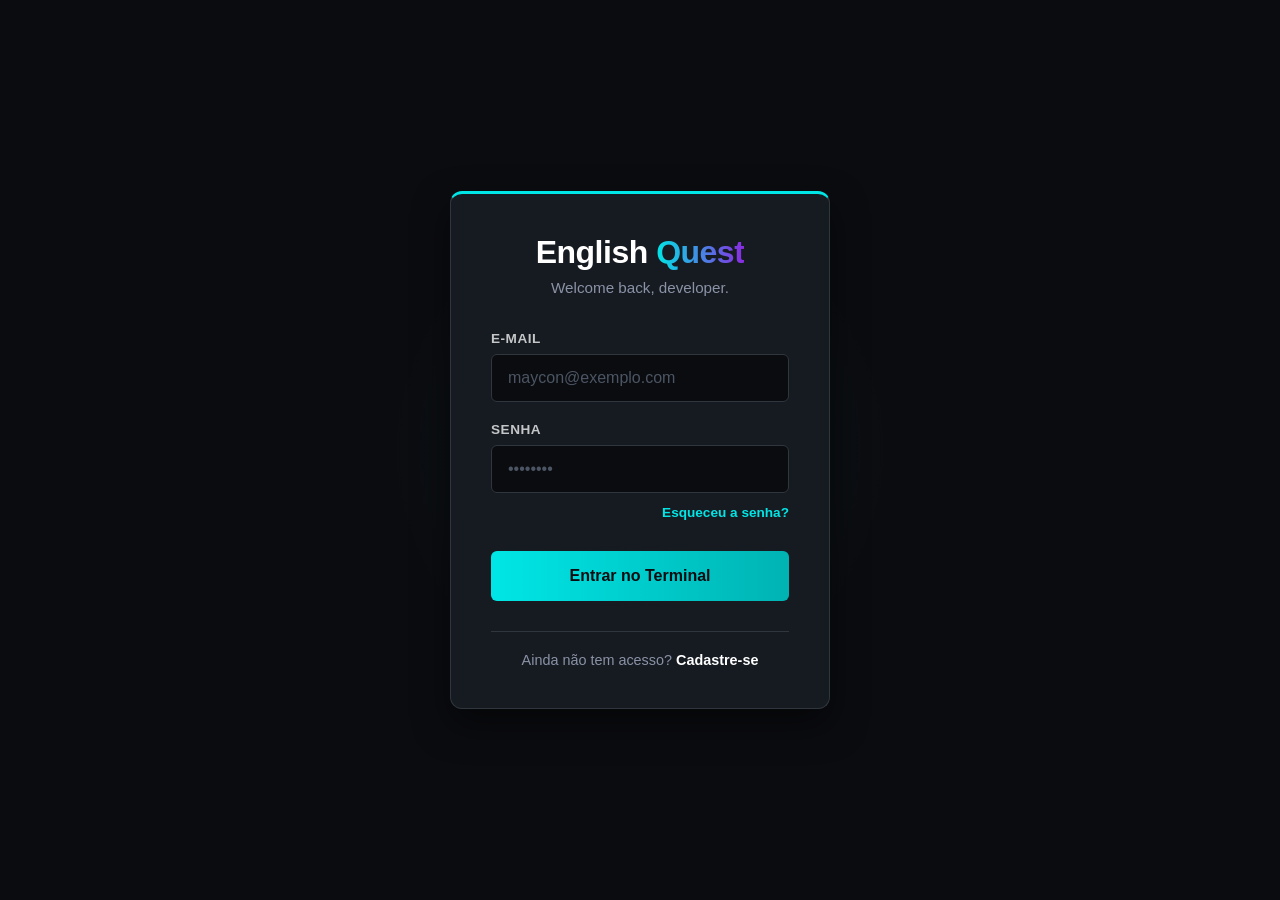
==== index.html @ 17acb70d "Update" ====
<!DOCTYPE html>
<html lang="pt-BR">
<head>
    <meta charset="UTF-8">
    <meta name="viewport" content="width=device-width, initial-scale=1.0">
    <title>English Quest</title>
    <link rel="stylesheet" href="style.css">
</head>
<body>

    <div class="menu-container">
        <button class="hamburger-btn" onclick="toggleMenu()" title="Menu">
            <span class="bar"></span>
            <span class="bar"></span>
            <span class="bar"></span>
        </button>

        <div class="dropdown-menu" id="dropdownMenu">
            <div class="dropdown-header">
                <span class="icon">👤</span> <span id="menu-user-name">Carregando...</span>
            </div>
            <div class="dropdown-divider"></div>
            <a href="#" class="dropdown-item" onclick="abrirModal('modalCriacao')"><span class="icon" style="color:#8a2be2">➕</span> Criar Flashcards</a>
            <a href="#" class="dropdown-item" onclick="mostrarProgresso()"><span class="icon">📊</span> Meu Progresso</a>
            <a href="#" class="dropdown-item" onclick="abrirModal('modalConfig')"><span class="icon">⚙️</span> Configurações</a>
            <div class="dropdown-divider"></div>
            <a href="#" class="dropdown-item logout" onclick="deslogar()"><span class="icon" style="color: #ff5555;">↪️</span> Deslogar</a>
        </div>
    </div>

    <div class="container">
        <header class="dashboard-header">
            <div class="user-info">
                <h1>Bem-vindo(a) de volta, <span class="tech-text" id="header-user-name">Dev!</span></h1>
                <p>Sua jornada para dominar o Inglês está a todo vapor.</p>
            </div>
            
            <div class="xp-wrapper" style="display: flex; gap: 20px; align-items: center;">
                
                <div style="display: flex; flex-direction: column; align-items: center;">
                    <span class="xp-badge" id="xp-display" style="font-size: 1rem; padding: 8px 15px; margin: 0;">0 XP</span>
                    <span style="font-size: 0.65rem; letter-spacing: 1.5px; margin-top: 6px; color: #8b92a5; font-weight: bold; text-transform: uppercase; text-align: center;">Nível</span>
                </div>

                <div style="display: flex; flex-direction: column; align-items: center;">
                    <span class="xp-badge" id="coin-display" style="font-size: 1rem; padding: 8px 15px; margin: 0; border-color: #ffd700; color: #ffd700; background-color: rgba(255, 215, 0, 0.05);">🪙 0</span>
                    <span style="font-size: 0.65rem; letter-spacing: 1.5px; margin-top: 6px; color: #8b92a5; font-weight: bold; text-transform: uppercase; text-align: center;">Coins</span>
                </div>

            </div>
        </header>

        <div class="main-content" id="main-content">
            
            <div class="left-panel">
                <div class="dia-header"><span style="color: var(--alura-green);">[ Módulo 01 ]</span> A Base Sólida<div class="dia-line"></div></div>
                
                <div class="aula-item" id="menu-fase1" onclick="carregarAula('fase1', 'Presente e Afirmações', this)">
                    <span class="icon-status">✓</span>
                    <span class="aula-title">Fase 01: Presente e Afirmações</span>
                    <span class="xp-badge">15xp</span>
                </div>

                <div class="aula-item" id="menu-fase2" onclick="carregarAula('fase2', 'Perguntas (Do / Does)', this)">
                    <span class="icon-status">▶</span>
                    <span class="aula-title">Fase 02: Perguntas (Do / Does)</span>
                    <span class="xp-badge">15xp</span>
                </div>

                <div class="aula-item" id="menu-fase3" onclick="carregarAula('fase3', 'Negações e Recusas', this)">
                    <span class="icon-status">▶</span>
                    <span class="aula-title">Fase 03: Negações e Recusas</span>
                    <span class="xp-badge">15xp</span>
                </div>

                <div class="dia-header"><span style="color: var(--alura-cyan);">[ Módulo 02 ]</span> Tempos e Ações<div class="dia-line"></div></div>

                <div class="aula-item" id="menu-fase4" onclick="carregarAula('fase4', 'Futuro Simples (Will)', this)">
                    <span class="icon-status">▶</span>
                    <span class="aula-title">Fase 04: Futuro Simples (Will)</span>
                    <span class="xp-badge">20xp</span>
                </div>

                <div class="aula-item" id="menu-fase5" onclick="carregarAula('fase5', 'Gerúndio (ING / Endo)', this)">
                    <span class="icon-status">▶</span>
                    <span class="aula-title">Fase 05: Gerúndio (ING / Endo)</span>
                    <span class="xp-badge">20xp</span>
                </div>

                <div class="dia-header"><span style="color: #8a2be2;">[ Módulo 03 ]</span> Imersão Técnica<div class="dia-line" style="background: linear-gradient(90deg, #8a2be2, transparent);"></div></div>

                <div class="aula-item" id="menu-fase6" onclick="carregarAula('fase6', 'Preposições (In, On, At)', this)">
                    <span class="icon-status">▶</span>
                    <span class="aula-title">Fase 06: Preposições (In, On, At)</span>
                    <span class="xp-badge">25xp</span>
                </div>

                <div class="aula-item" id="menu-fase7" onclick="carregarAula('fase7', 'Passado Simples (Did)', this)">
                    <span class="icon-status">▶</span>
                    <span class="aula-title">Fase 07: Passado Simples (Did)</span>
                    <span class="xp-badge">30xp</span>
                </div>

                <div class="dia-header" style="margin-top: 30px;">
                    <span style="color: #ffd700;">[ BÔNUS ]</span> Loja de Conteúdo
                    <div class="dia-line" style="background: linear-gradient(90deg, #ffd700, transparent);"></div>
                </div>

                <div class="aula-item" id="menu-bonus1" onclick="tentarAbrirBonus('bonus1', 50, 'Gírias Tech (Slangs)', this)">
                    <span class="icon-status" id="icon-bonus1">🔒</span>
                    <span class="aula-title">Gírias Tech (Slangs)</span>
                    <span class="xp-badge" id="price-bonus1" style="border-color: #ffd700; color: #ffd700;">🪙 50</span>
                </div>

                <div class="aula-item" id="menu-bonus2" onclick="tentarAbrirBonus('bonus2', 100, 'Inglês para Entrevistas', this)">
                    <span class="icon-status" id="icon-bonus2">🔒</span>
                    <span class="aula-title">Inglês para Entrevistas</span>
                    <span class="xp-badge" id="price-bonus2" style="border-color: #ffd700; color: #ffd700;">🪙 100</span>
                </div>
            </div>

            <div class="right-panel" id="right-panel">
                <div class="flashcard-header">
                    <h3 id="titulo-aula">Estudo Ativo: <span style="color: var(--alura-cyan)">Selecione uma aula</span></h3>
                    <p id="contador-cartas">Carta 0 de 0</p>
                </div>

                <div class="flashcard-container" onclick="virarCarta()">
                    <div class="flashcard-inner" id="meuCard">
                        <div class="flashcard-front">
                            <h2 id="texto-frente">Selecione uma aula acima para começar!</h2>
                            <p class="click-hint" id="dica-frente"></p>
                        </div>
                        <div class="flashcard-back">
                            <h2 style="color: var(--alura-cyan);" id="texto-verso"></h2>
                            <p class="click-hint" id="dica-verso"></p>
                        </div>
                    </div>
                </div>

                <div class="flashcard-actions" id="botoes-jogo">
                    <button class="btn-action btn-wrong" onclick="processarResposta('errei')">Errei (Repetir)</button>
                    <button class="btn-action btn-right" onclick="processarResposta('acertei')">Acertei (+20xp)</button>
                </div>

                <div class="flashcard-actions" id="botao-proxima" style="display: none;">
                    <button class="btn-action" style="width: 100%; background: linear-gradient(90deg, var(--alura-cyan), var(--alura-purple)); color: white; border: none; font-size: 1.1rem;" onclick="irParaProximaAula()">
                        🚀 Finalizar Lição e Resgatar Coins
                    </button>
                </div>
            </div>
        </div> 
    </div>

    <footer class="main-footer"><p>Created By <span class="tech-text">DevMaycon</span></p></footer>

    <div class="modal-overlay" id="modalNivelamento" style="background-color: #0b0c10;">
        <div class="modal-content" style="max-width: 600px; text-align: center;">
            <div class="modal-header" style="justify-content: center;">
                <h2><span class="tech-text">Teste de Nivelamento</span></h2>
            </div>
            <div class="modal-body" id="nivelamento-body">
                <p style="color: #c5c6c7; font-size: 1.1rem; margin-bottom: 20px;">
                    Bem-vindo(a)! Para personalizarmos sua jornada e desbloquearmos as fases corretas, vamos fazer um teste rápido de 3 questões.
                </p>
                <button class="btn-action btn-right" style="width: 100%; padding: 15px;" onclick="iniciarQuizNivelamento()">
                    Iniciar Avaliação
                </button>
            </div>
        </div>
    </div>

    <div class="modal-overlay" id="modalCriacao">
        <div class="modal-content">
            <div class="modal-header">
                <h2><span class="icon">➕</span> Novo Flashcard</h2>
                <button class="btn-close" onclick="fecharModal('modalCriacao')">×</button>
            </div>
            <div class="modal-body">
                <div class="form-group">
                    <label>Escolha a Fase de Destino:</label>
                    <select id="nova-fase" style="cursor: pointer;">
                        <option value="fase1">Fase 01: Presente e Afirmações</option>
                        <option value="fase2">Fase 02: Perguntas (Do / Does)</option>
                        <option value="fase3">Fase 03: Negações e Recusas</option>
                        <option value="fase4">Fase 04: Futuro Simples (Will)</option>
                        <option value="fase5">Fase 05: Gerúndio (ING / Endo)</option>
                        <option value="fase6">Fase 06: Preposições (In, On, At)</option>
                        <option value="fase7">Fase 07: Passado Simples (Did)</option>
                    </select>
                </div>
                <div class="form-group"><label>Frente (Português):</label><input type="text" id="nova-frente" placeholder="Ex: O sistema não salva os dados"></div>
                <div class="form-group"><label>Verso (Inglês):</label><input type="text" id="nova-verso" placeholder="Ex: The system doesn't save the data"></div>
                <div class="form-group"><label>Dica / Regra (Opcional):</label><input type="text" id="nova-dica" placeholder="Ex: System é 'It', logo usamos doesn't"></div>
            </div>
            <div class="modal-footer">
                <button class="btn-action btn-wrong" style="flex: 0.5;" onclick="fecharModal('modalCriacao')">Cancelar</button>
                <button class="btn-action btn-right" style="flex: 1;" onclick="salvarFlashcard()">Salvar no Deck</button>
            </div>
        </div>
    </div>

    <div class="modal-overlay" id="modalProgresso">
        <div class="modal-content">
            <div class="modal-header">
                <h2><span class="icon">📊</span> Meu Progresso</h2>
                <button class="btn-close" onclick="fecharModal('modalProgresso')">×</button>
            </div>
            <div class="modal-body" id="progresso-body">
                </div>
            <div class="modal-footer">
                <button class="btn-action btn-right" style="flex: 1;" onclick="fecharModal('modalProgresso')">Impressionante! Fechar</button>
            </div>
        </div>
    </div>

    <div class="modal-overlay" id="modalConfig">
        <div class="modal-content">
            <div class="modal-header">
                <h2><span class="icon">⚙️</span> Configurações</h2>
                <button class="btn-close" onclick="fecharModal('modalConfig')">×</button>
            </div>
            <div class="modal-body">
                <p style="color: #c5c6c7; font-size: 0.9rem; margin-bottom: 25px;">
                    Gerencie os dados salvos no seu navegador. Atenção: a exclusão não pode ser desfeita.
                </p>
                <button class="btn-action btn-wrong" style="width: 100%; padding: 15px;" onclick="resetarProgresso()">
                    ⚠️ Zerar Meu XP e Flashcards
                </button>
            </div>
        </div>
    </div>

    <script>
        if (!localStorage.getItem('quest_user_name')) { window.location.href = 'login/login.html'; }
    </script>
    <script src="js/data.js"></script>
    <script src="js/app.js"></script>
</body>
</html>
---- style.css ----
:root {
    --bg-dark: #0b0c10;
    --card-dark: #1f2833;
    --alura-cyan: #00e6e6;
    --alura-green: #00ff88;
    --alura-purple: #8a2be2;
    --text-light: #c5c6c7;
    --card-hover: #26323f;
}

/* NOVO: Garante que os paddings não quebrem a largura de nenhum elemento */
* {
    box-sizing: border-box;
}

body {
    background-color: var(--bg-dark); 
    color: var(--text-light);
    font-family: 'Segoe UI', Tahoma, Geneva, Verdana, sans-serif;
    margin: 0;
    padding: 30px 20px;
}

.container {
    max-width: 1100px; 
    margin: 0 auto;
}

/* --- CABEÇALHO --- */
.dashboard-header {
    background: linear-gradient(145deg, #161b22, #0d1117);
    padding: 30px;
    border-radius: 12px;
    border: 1px solid #30363d;
    border-left: 4px solid var(--alura-cyan);
    box-shadow: 0 8px 32px rgba(0, 230, 230, 0.05);
    display: flex;
    justify-content: space-between;
    align-items: center;
    
    /* MUDANÇA AQUI: Tiramos os 30px e deixamos 0 */
    margin: 0 auto 0 auto; 
    
    /* LARGURA EXATA */
    width: 100%;
    max-width: 900px; 
    
    flex-wrap: wrap; 
    gap: 20px;
}

.main-content {
    display: flex;
    flex-direction: column; 
    gap: 15px;
    
    /* LARGURA EXATA IGUAL AO CABEÇALHO */
    width: 100%;
    max-width: 900px; 
    
    margin: 0 auto;
}

.dashboard-header.expand {
    max-width: 1100px;
}

.user-info h1 { margin: 0; font-size: 1.8rem; }
.user-info p { margin-top: 8px; color: #8b92a5; margin-bottom: 0; }

.xp-container {
    display: flex;
    flex-direction: column;
    /* MUDANÇA: Centraliza o texto em relação aos badges */
    align-items: center; 
    justify-content: center;
}

.xp-label {
    font-size: 0.75rem; /* Um pouco menor para ficar elegante */
    letter-spacing: 1.5px; 
    margin-bottom: 5px; /* Espaço pequeno entre o texto e os badges */
    color: #8b92a5; 
    font-weight: bold;
    text-transform: uppercase;
    text-align: center;
    width: 100%;
}

.tech-text {
    background: linear-gradient(90deg, var(--alura-cyan), var(--alura-purple));
    -webkit-background-clip: text;
    background-clip: text;
    -webkit-text-fill-color: transparent;
    font-weight: 800;
}

/* =========================================
   FEEDBACK 5: LAYOUT SANFONA (ACCORDION) UNIVERSAL
   ========================================= */
.main-content {
    display: flex;
    flex-direction: column; /* Força tudo a ser uma coluna única */
    gap: 15px;
    width: 100%;
    max-width: 700px;
    margin: 0 auto;
}

.left-panel {
    width: 100%;
}

.right-panel {
    display: none; /* Escondido por padrão */
    background-color: transparent;
    border: none;
    padding: 0;
    width: 100%;
    margin-top: 10px;
    margin-bottom: 25px; /* Espaço para não grudar na próxima aula */
}

/* Quando ativado pelo JS, o painel aparece deslizando para baixo */
.right-panel.active {
    display: block;
    animation: slideDownAccordion 0.4s cubic-bezier(0.4, 0, 0.2, 1) forwards;
}

@keyframes slideDownAccordion {
    from { opacity: 0; transform: translateY(-15px); height: 0; }
    to { opacity: 1; transform: translateY(0); height: auto; }
}

/* Trilhas (Esquerda) */
.aula-item {
    display: flex;
    align-items: center;
    background-color: var(--card-dark);
    padding: 18px 20px;
    border-radius: 8px;
    margin-bottom: 12px;
    border: 1px solid transparent;
    transition: all 0.3s ease;
    cursor: pointer;
}

.aula-item:hover:not(.aula-locked-item) {
    border-color: var(--alura-purple);
    background-color: var(--card-hover);
    transform: translateY(-2px);
}

.active-lesson {
    border-left: 3px solid var(--alura-cyan);
    background-color: var(--card-hover);
}

.icon-status {
    margin-right: 15px;
    font-size: 1.2rem;
    display: flex;
    align-items: center;
    justify-content: center;
    width: 30px;
}

.aula-title { color: #ffffff; font-weight: 600; font-size: 1rem; }

/* Estilização para as aulas bloqueadas (Feedback 4) */
.aula-locked-item {
    cursor: not-allowed !important;
    opacity: 0.5 !important;
    background-color: #1a1e26 !important;
    border-color: #2a303c !important;
}

.aula-locked-item:hover {
    transform: none !important;
    box-shadow: none !important;
}

.xp-badge {
    background-color: rgba(0, 255, 136, 0.1);
    color: var(--alura-green);
    border: 1px solid var(--alura-green);
    font-size: 0.85rem;
    padding: 6px 14px;
    border-radius: 20px;
    font-weight: bold;
    margin-left: auto;
}

.xp-badge-locked {
    background-color: transparent;
    color: #4b5563;
    border: 1px solid #4b5563;
}

.dia-header {
    margin-top: 35px; /* MUDANÇA: Aumentado para dar o mesmo respiro do módulo Bônus */
    margin-bottom: 20px;
    font-weight: 700;
    color: #ffffff;
    display: flex;
    align-items: center;
    gap: 10px;
}

.dia-line {
    height: 2px;
    flex-grow: 1;
    background: linear-gradient(90deg, var(--alura-green), transparent);
}

/* --- Cartas --- */
.flashcard-header {
    width: 100%;
    display: flex;
    justify-content: space-between;
    color: #ffffff;
    border-bottom: 1px solid #30363d;
    padding-bottom: 15px;
    margin-bottom: 15px; 
}

.flashcard-container {
    width: 100%;
    height: 280px;
    perspective: 1000px;
    cursor: pointer;
    margin: auto 0; 
}

.flashcard-inner {
    width: 100%;
    height: 100%;
    position: relative;
    transition: transform 0.6s cubic-bezier(0.4, 0.2, 0.2, 1);
    transform-style: preserve-3d;
}

.flashcard-inner.flipped { transform: rotateY(180deg); }

.flashcard-front, .flashcard-back {
    width: 100%;
    height: 100%;
    position: absolute;
    backface-visibility: hidden;
    border-radius: 12px;
    display: flex;
    flex-direction: column;
    justify-content: center;
    align-items: center;
    padding: 30px;
    box-sizing: border-box;
    text-align: center;
    box-shadow: 0 10px 30px rgba(0,0,0,0.5);
}

.flashcard-front {
    background-color: var(--card-dark);
    border: 2px solid #30363d;
    color: white;
}

.flashcard-back {
    background-color: #0d1117;
    border: 2px solid var(--alura-cyan);
    color: white;
    transform: rotateY(180deg);
}

.click-hint {
    position: absolute;
    bottom: 20px;
    font-size: 0.8rem;
    color: #8b92a5;
}

.flashcard-actions {
    display: flex;
    gap: 15px;
    width: 100%;
    margin-top: 15px;
}

.btn-action {
    flex: 1;
    padding: 15px;
    border: none;
    border-radius: 8px;
    font-weight: bold;
    font-size: 1rem;
    cursor: pointer;
    transition: all 0.2s;
}

.btn-wrong {
    background-color: rgba(255, 85, 85, 0.1);
    color: #ff5555;
    border: 1px solid #ff5555;
}
.btn-wrong:hover { background-color: rgba(255, 85, 85, 0.2); }

.btn-right {
    background-color: rgba(0, 255, 136, 0.1);
    color: var(--alura-green);
    border: 1px solid var(--alura-green);
}
.btn-right:hover { background-color: rgba(0, 255, 136, 0.2); }

/* =========================================
   MENU HAMBÚRGUER E DROPDOWN (Top Left)
   ========================================= */
.menu-container {
    position: fixed;
    top: 25px;
    left: 25px;
    z-index: 1000;
}

.hamburger-btn {
    position: relative; 
    background-color: var(--card-dark);
    border: 1px solid #30363d;
    width: 45px;
    height: 45px;
    border-radius: 50%;
    cursor: pointer;
    display: flex;
    flex-direction: column;
    justify-content: center;
    align-items: center;
    gap: 4px; 
    transition: all 0.3s ease;
    box-shadow: 0 4px 10px rgba(0,0,0,0.3);
}

.hamburger-btn .bar {
    width: 20px;
    height: 2px;
    background-color: var(--text-light);
    border-radius: 2px;
    transition: all 0.3s ease;
}

.hamburger-btn:hover {
    border-color: var(--alura-cyan);
    background-color: #1a2230;
    box-shadow: 0 0 15px rgba(0, 230, 230, 0.2);
}

.hamburger-btn:hover .bar { background-color: var(--alura-cyan); }
.hamburger-btn:hover .bar:nth-child(2) { width: 12px; }

.dropdown-menu {
    position: absolute;
    top: 55px; 
    left: 0;
    background-color: #0d1117; 
    border: 1px solid #30363d;
    border-radius: 12px;
    width: 220px;
    display: flex;
    flex-direction: column;
    box-shadow: 0 10px 30px rgba(0,0,0,0.8);
    opacity: 0;
    visibility: hidden;
    transform: translateY(-10px);
    transition: all 0.3s cubic-bezier(0.4, 0, 0.2, 1);
}

.dropdown-menu.show {
    opacity: 1;
    visibility: visible;
    transform: translateY(0);
}

.dropdown-header {
    padding: 15px 20px;
    font-weight: 600;
    color: #ffffff;
    display: flex;
    align-items: center;
    gap: 12px;
    font-size: 1rem;
}

.dropdown-divider {
    height: 1px;
    background-color: #30363d;
    margin: 0;
}

.dropdown-item {
    padding: 12px 20px;
    color: #c5c6c7;
    text-decoration: none;
    display: flex;
    align-items: center;
    gap: 12px;
    font-size: 0.95rem;
    transition: all 0.2s;
}

.dropdown-item:hover {
    background-color: rgba(0, 230, 230, 0.05);
    color: var(--alura-cyan);
    padding-left: 25px; 
}

.dropdown-item.logout { color: #ff5555; }
.dropdown-item.logout:hover {
    background-color: rgba(255, 85, 85, 0.05);
    color: #ff7777;
}

/* =========================================
   TELA MODAL
   ========================================= */
.modal-overlay {
    position: fixed;
    top: 0; left: 0; right: 0; bottom: 0;
    background-color: rgba(0, 0, 0, 0.7);
    backdrop-filter: blur(5px); 
    display: flex;
    justify-content: center;
    align-items: center;
    z-index: 2000;
    opacity: 0;
    visibility: hidden;
    transition: all 0.3s ease;
}

.modal-overlay.show {
    opacity: 1;
    visibility: visible;
}

.modal-content {
    background: linear-gradient(180deg, #161b22, #0d1117);
    border: 1px solid #30363d;
    border-radius: 12px;
    width: 90%;
    max-width: 500px;
    box-shadow: 0 15px 40px rgba(0,0,0,0.8);
    transform: translateY(-20px);
    transition: all 0.3s cubic-bezier(0.4, 0, 0.2, 1);
}

.modal-overlay.show .modal-content {
    transform: translateY(0);
}

.modal-header {
    display: flex;
    justify-content: space-between;
    align-items: center;
    padding: 20px 25px;
    border-bottom: 1px solid #30363d;
}

.modal-header h2 { margin: 0; font-size: 1.2rem; color: #fff; }

.btn-close {
    background: none;
    border: none;
    color: #8b92a5;
    font-size: 1.8rem;
    cursor: pointer;
    transition: color 0.2s;
    line-height: 1;
}
.btn-close:hover { color: #ff5555; }

.modal-body { padding: 25px; }

.form-group { margin-bottom: 20px; }
.form-group label {
    display: block;
    margin-bottom: 8px;
    color: #c5c6c7;
    font-size: 0.9rem;
    font-weight: 600;
}

.form-group input, .form-group select {
    width: 100%;
    padding: 12px;
    background-color: var(--card-dark);
    border: 1px solid #30363d;
    border-radius: 8px;
    color: #fff;
    font-size: 1rem;
    box-sizing: border-box;
    transition: border-color 0.2s;
}

.form-group input:focus, .form-group select:focus {
    outline: none;
    border-color: var(--alura-cyan);
    box-shadow: 0 0 10px rgba(0, 230, 230, 0.1);
}

.modal-footer {
    padding: 20px 25px;
    border-top: 1px solid #30363d;
    display: flex;
    gap: 15px;
}

.stat-box {
    background-color: var(--card-dark);
    border: 1px solid #30363d;
    border-radius: 8px;
    padding: 15px;
    margin-bottom: 10px;
    display: flex;
    justify-content: space-between;
    align-items: center;
    color: #fff;
    font-weight: 600;
}
.stat-box span {
    color: var(--alura-cyan);
    font-size: 1.2rem;
    font-weight: 800;
}
.stat-box.highlight {
    border-color: var(--alura-green);
    background-color: rgba(0, 255, 136, 0.05);
}
.stat-box.highlight span { color: var(--alura-green); }

.main-footer {
    text-align: center;
    margin-top: 60px;
    padding-top: 25px;
    padding-bottom: 10px;
    border-top: 1px solid #30363d; 
    color: #8b92a5;
    font-size: 0.95rem;
    letter-spacing: 0.5px;
    width: 100%;
    max-width: 1100px;
    margin-left: auto;
    margin-right: auto;
}

.main-footer p { margin: 0; }

@media screen and (max-width: 900px) {
    .dashboard-header { flex-direction: column; text-align: center; }
    .xp-container { align-items: center; justify-content: center; width: 100%; }
    .menu-container { top: 15px; left: 15px; }
    .hamburger-btn { width: 40px; height: 40px; }
    .flashcard-container { height: 250px; }
}

/* =========================================
   FORÇA BRUTA DE ALINHAMENTO E LARGURA
   ========================================= */

/* Tranca o Cabeçalho exatamente nos 900px (mesmo quando o JS tenta expandir) */
.dashboard-header, 
.dashboard-header.expand {
    width: 100% !important;
    max-width: 900px !important; 
    box-sizing: border-box !important;
    margin: 0 auto 30px auto !important;
}

/* Tranca os Módulos de Aula exatamente nos 900px */
.main-content, 
.main-content.show-flashcards {
    width: 100% !important;
    max-width: 900px !important; 
    box-sizing: border-box !important;
    margin: 0 auto !important;
}

/* Centraliza o texto "SEU NÍVEL" sobre o XP e as Coins */
.xp-container {
    display: flex !important;
    flex-direction: column !important;
    align-items: center !important; 
    justify-content: center !important;
}

.xp-label {
    font-size: 0.75rem !important;
    letter-spacing: 1.5px !important; 
    margin-bottom: 6px !important; 
    color: #8b92a5 !important; 
    font-weight: bold !important;
    text-transform: uppercase !important;
    text-align: center !important;
    width: 100% !important;
}

/* =========================================
   AJUSTE FINO DE ESPAÇAMENTO DO CABEÇALHO
   ========================================= */

/* Define um espaço pequeno e fixo abaixo do cabeçalho */
.dashboard-header {
    margin-bottom: 35px !important;
}

/* Remove a margem extra apenas do PRIMEIRO módulo (Módulo 01) */
.left-panel .dia-header:first-child {
    margin-top: 0 !important;
}

/* =========================================
   MODO FOCO (Ocultar outras fases)
   ========================================= */
.left-panel.focus-mode > .dia-header:not(.active-header),
.left-panel.focus-mode > .aula-item:not(.active-lesson) {
    display: none !important;
}

/* Remove a margem extra do PRIMEIRO módulo (Módulo 01) na visão geral */
.left-panel .dia-header:first-child {
    margin-top: 0 !important;
}

/* Remove a margem do topo de QUALQUER módulo quando ele estiver no Modo Foco */
.left-panel.focus-mode > .dia-header.active-header {
    margin-top: 0 !important;
}
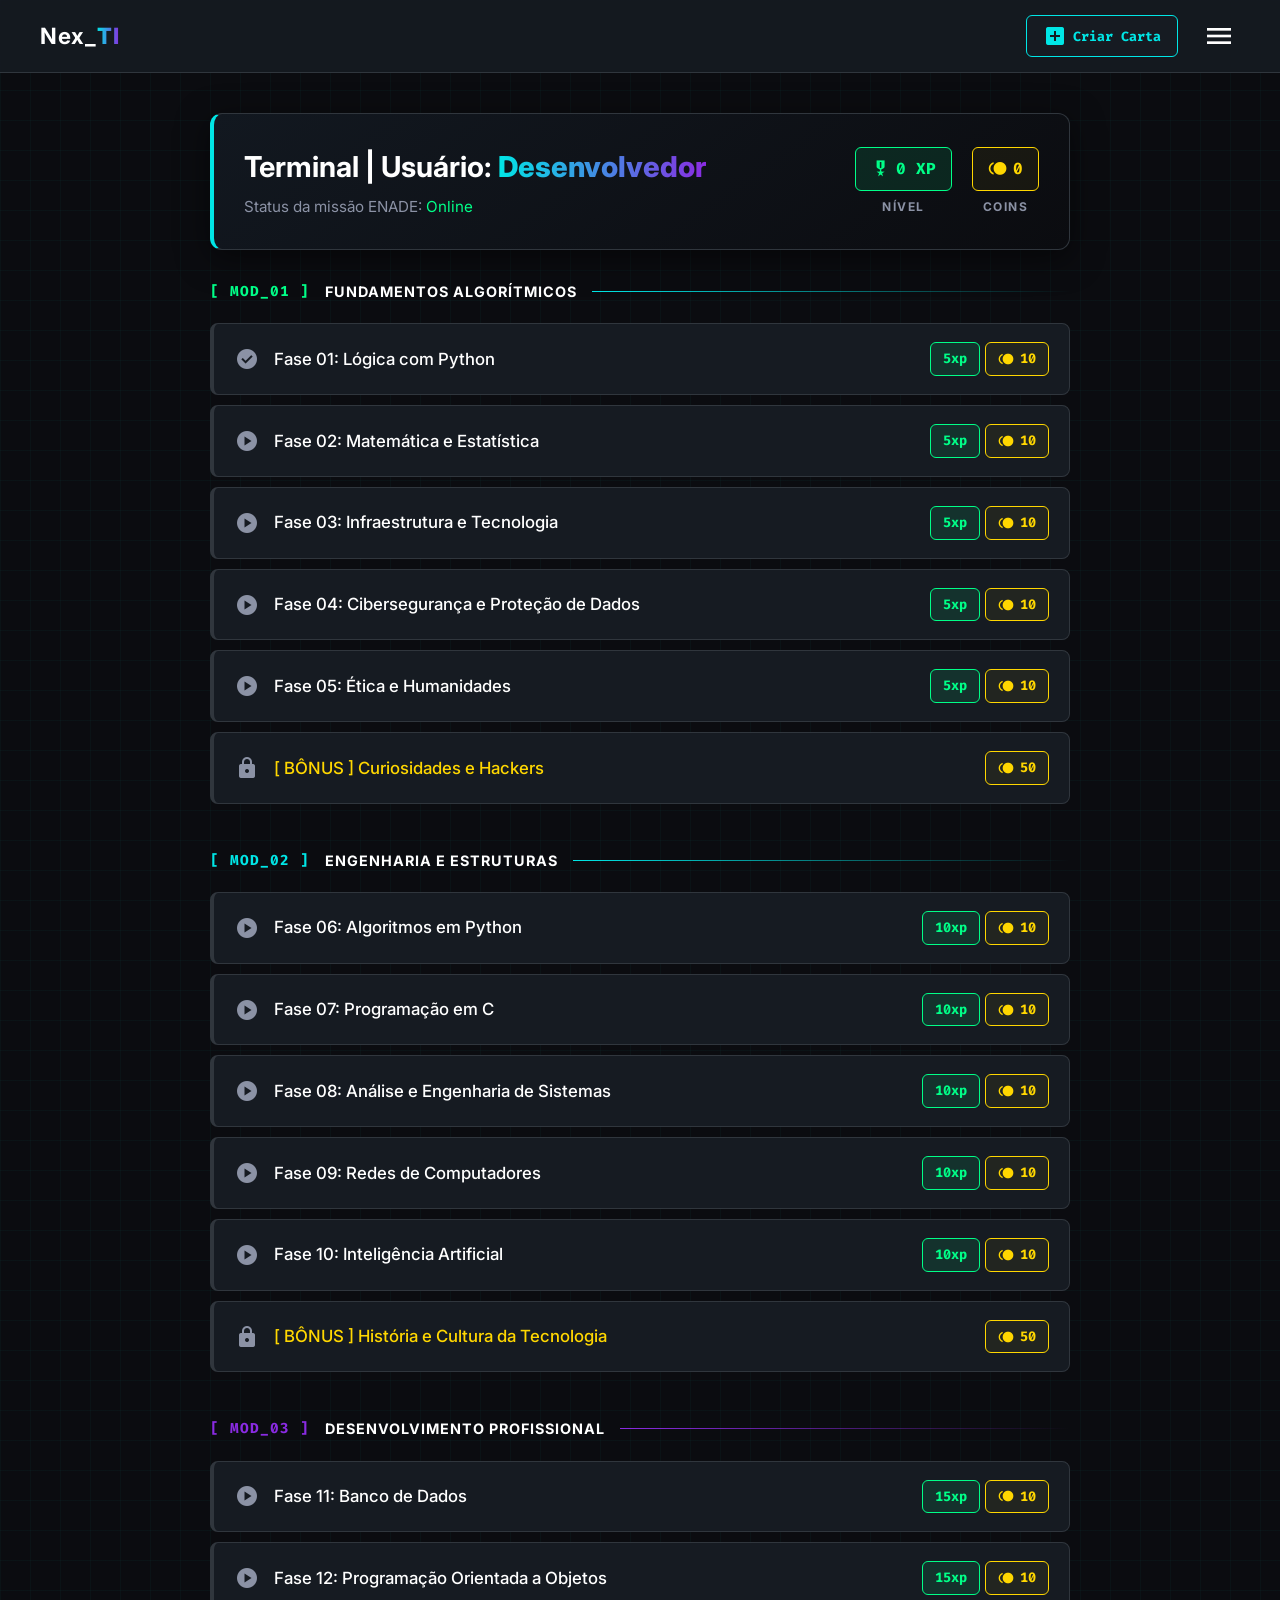
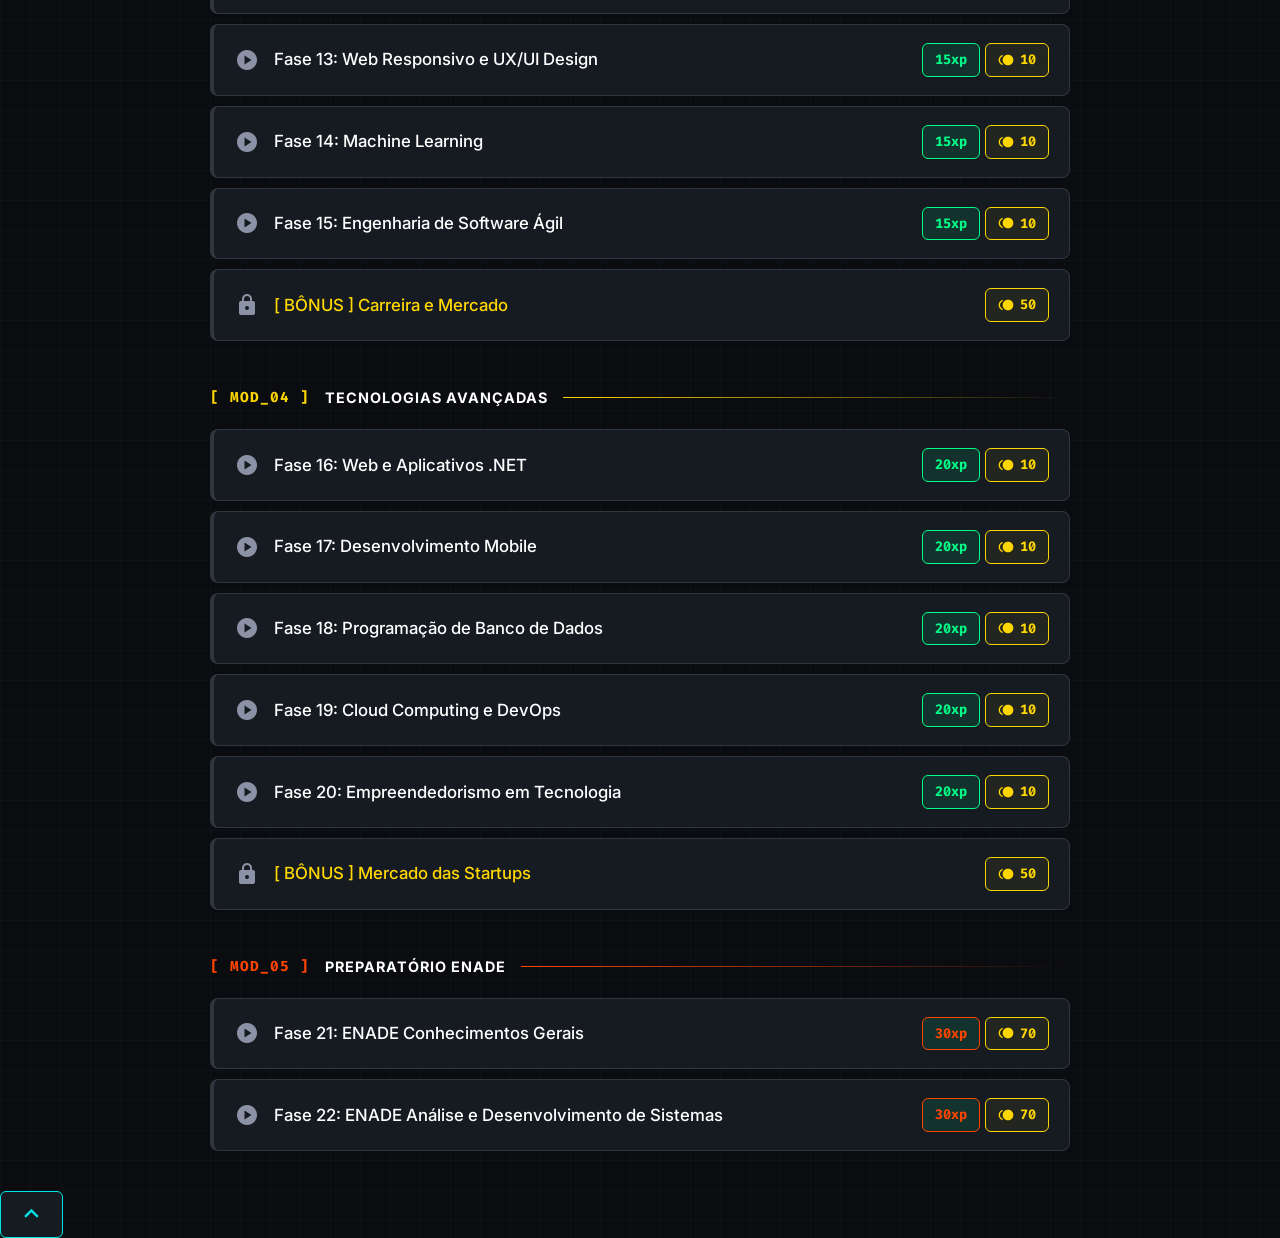
==== commit 52bbbf11: "Update" ====
--- a/index.html
+++ b/index.html
@@ -3,199 +3,215 @@
 <head>
     <meta charset="UTF-8">
     <meta name="viewport" content="width=device-width, initial-scale=1.0">
-    <title>English Quest</title>
-    <link rel="stylesheet" href="style.css">
+    <title>Nex_TI</title>
+    
+    <link rel="icon" type="image/svg+xml" href="data:image/svg+xml,<svg xmlns='http://www.w3.org/2000/svg' viewBox='0 0 24 24' fill='%2300e6e6'><path d='M9.4 16.6L4.8 12l4.6-4.6L8 6l-6 6 6 6 1.4-1.4zm5.2 0l4.6-4.6-4.6-4.6L16 6l6 6-6 6-1.4-1.4z'/></svg>">
+    
+    <link rel="preconnect" href="https://fonts.googleapis.com">
+    <link rel="preconnect" href="https://fonts.gstatic.com" crossorigin>
+    <link href="https://fonts.googleapis.com/css2?family=Fira+Code:wght@400;600&family=Inter:wght@400;500;700&display=swap" rel="stylesheet">
+    <link href="https://fonts.googleapis.com/css2?family=Material+Symbols+Outlined:opsz,wght,FILL,GRAD@24,400,0,0" rel="stylesheet" />
+    
+    <link rel="stylesheet" href="style.css?v=2">
 </head>
 <body>
 
-    <div class="menu-container">
-        <button class="hamburger-btn" onclick="toggleMenu()" title="Menu">
-            <span class="bar"></span>
-            <span class="bar"></span>
-            <span class="bar"></span>
-        </button>
-
-        <div class="dropdown-menu" id="dropdownMenu">
-            <div class="dropdown-header">
-                <span class="icon">👤</span> <span id="menu-user-name">Carregando...</span>
-            </div>
-            <div class="dropdown-divider"></div>
-            <a href="#" class="dropdown-item" onclick="abrirModal('modalCriacao')"><span class="icon" style="color:#8a2be2">➕</span> Criar Flashcards</a>
-            <a href="#" class="dropdown-item" onclick="mostrarProgresso()"><span class="icon">📊</span> Meu Progresso</a>
-            <a href="#" class="dropdown-item" onclick="abrirModal('modalConfig')"><span class="icon">⚙️</span> Configurações</a>
-            <div class="dropdown-divider"></div>
-            <a href="#" class="dropdown-item logout" onclick="deslogar()"><span class="icon" style="color: #ff5555;">↪️</span> Deslogar</a>
-        </div>
-    </div>
+    <header>
+        <div class="logo tech-font" onclick="window.scrollTo({top: 0, behavior: 'smooth'});" style="cursor: pointer;">
+            <span style="color: #fff;">Nex_</span><span class="tech-text">TI</span>
+        </div>
+        <div class="header-right">
+            <button class="btn-action tech-font flex-align" onclick="abrirModal('modalCriacao')">
+                <span class="material-symbols-outlined">add_box</span> Criar Carta
+            </button>
+            <div class="hamburger-menu">
+                <button class="hamburger-btn flex-align" onclick="toggleMenu()">
+                    <span class="material-symbols-outlined" style="font-size: 2rem;">menu</span>
+                </button>
+                <div class="dropdown-content" id="dropdownMenu">
+                    <div class="dropdown-header">
+                        <div class="avatar tech-font flex-align">
+                            <span class="material-symbols-outlined">terminal</span>
+                        </div>
+                        <div>
+                            <div style="color: #fff; font-weight: bold;" id="menu-user-name">Aluno</div>
+                            <div style="color: var(--alura-cyan); font-size: 0.8rem;" class="tech-font" id="menu-user-level">Rank: Pendente</div>
+                        </div>
+                    </div>
+                    <a class="dropdown-item flex-align" onclick="refazerDiagnostico()">
+                        <span class="material-symbols-outlined">radar</span> Refazer Diagnóstico
+                    </a>
+                    <a class="dropdown-item flex-align" onclick="mostrarProgresso()">
+                        <span class="material-symbols-outlined">monitoring</span> Minhas Estatísticas
+                    </a>
+                    <a class="dropdown-item danger flex-align" onclick="resetarProgresso()">
+                        <span class="material-symbols-outlined">warning</span> Formatar Sistema
+                    </a>
+                    <a class="dropdown-item flex-align" onclick="deslogar()">
+                        <span class="material-symbols-outlined">logout</span> Logout
+                    </a>
+                </div>
+            </div>
+        </div>
+    </header>
 
     <div class="container">
-        <header class="dashboard-header">
-            <div class="user-info">
-                <h1>Bem-vindo(a) de volta, <span class="tech-text" id="header-user-name">Dev!</span></h1>
-                <p>Sua jornada para dominar o Inglês está a todo vapor.</p>
-            </div>
+        
+        <div class="dashboard-header">
+            <div class="welcome-text">
+                <h1>Terminal | Usuário: <span class="tech-text" id="header-user-name">Aluno</span></h1>
+                <p>Status da missão ENADE: <span style="color: var(--alura-green);">Online</span></p>
+            </div>
+            <div class="xp-wrapper" style="display: flex; gap: 20px; align-items: center;">
+                <div style="display: flex; flex-direction: column; align-items: center;">
+                    <span class="xp-badge tech-font flex-align" id="xp-display" style="font-size: 1rem; padding: 8px 15px; margin: 0;">
+                        <span class="material-symbols-outlined" style="font-size: 1.2rem;">military_tech</span> 0 XP
+                    </span>
+                    <span style="font-size: 0.75rem; letter-spacing: 1.5px; margin-top: 6px; color: #8b92a5; font-weight: bold; text-transform: uppercase;">Nível</span>
+                </div>
+                <div style="display: flex; flex-direction: column; align-items: center;">
+                    <span class="xp-badge tech-font flex-align" id="coin-display" style="font-size: 1rem; padding: 8px 15px; margin: 0; border-color: #ffd700; color: #ffd700; background-color: rgba(255, 215, 0, 0.05);">
+                        <span class="material-symbols-outlined" style="font-size: 1.2rem;">toll</span> 0
+                    </span>
+                    <span style="font-size: 0.75rem; letter-spacing: 1.5px; margin-top: 6px; color: #8b92a5; font-weight: bold; text-transform: uppercase;">Coins</span>
+                </div>
+            </div>
+        </div>
+
+        <div class="main-content">
+            <div class="left-panel">
+                <div class="dia-header"><span style="color: var(--alura-green);" class="tech-font">[ Mod_01 ]</span> Fundamentos Algorítmicos<div class="dia-line"></div></div>
+                <div class="aula-item" id="menu-fase1" onclick="carregarAula('fase1', 'Lógica com Python', this)"><span class="icon-status material-symbols-outlined">check_circle</span><span class="aula-title">Fase 01: Lógica com Python</span><div style="display: flex; gap: 5px; margin-left: auto;"><span class="xp-badge tech-font">5xp</span><span class="xp-badge tech-font flex-align" style="border-color: #ffd700; color: #ffd700; background: rgba(255, 215, 0, 0.05);"><span class="material-symbols-outlined" style="font-size: 1rem;">toll</span> 10</span></div></div>
+                <div class="aula-item" id="menu-fase2" onclick="carregarAula('fase2', 'Matemática e Estatística', this)"><span class="icon-status material-symbols-outlined">play_circle</span><span class="aula-title">Fase 02: Matemática e Estatística</span><div style="display: flex; gap: 5px; margin-left: auto;"><span class="xp-badge tech-font">5xp</span><span class="xp-badge tech-font flex-align" style="border-color: #ffd700; color: #ffd700; background: rgba(255, 215, 0, 0.05);"><span class="material-symbols-outlined" style="font-size: 1rem;">toll</span> 10</span></div></div>
+                <div class="aula-item" id="menu-fase3" onclick="carregarAula('fase3', 'Infraestrutura e Tecnologia da Informação', this)"><span class="icon-status material-symbols-outlined">play_circle</span><span class="aula-title">Fase 03: Infraestrutura e Tecnologia</span><div style="display: flex; gap: 5px; margin-left: auto;"><span class="xp-badge tech-font">5xp</span><span class="xp-badge tech-font flex-align" style="border-color: #ffd700; color: #ffd700; background: rgba(255, 215, 0, 0.05);"><span class="material-symbols-outlined" style="font-size: 1rem;">toll</span> 10</span></div></div>
+                <div class="aula-item" id="menu-fase4" onclick="carregarAula('fase4', 'Cibersegurança e Proteção de Dados', this)"><span class="icon-status material-symbols-outlined">play_circle</span><span class="aula-title">Fase 04: Cibersegurança e Proteção de Dados</span><div style="display: flex; gap: 5px; margin-left: auto;"><span class="xp-badge tech-font">5xp</span><span class="xp-badge tech-font flex-align" style="border-color: #ffd700; color: #ffd700; background: rgba(255, 215, 0, 0.05);"><span class="material-symbols-outlined" style="font-size: 1rem;">toll</span> 10</span></div></div>
+                <div class="aula-item" id="menu-fase5" onclick="carregarAula('fase5', 'Ética e Humanidades', this)"><span class="icon-status material-symbols-outlined">play_circle</span><span class="aula-title">Fase 05: Ética e Humanidades</span><div style="display: flex; gap: 5px; margin-left: auto;"><span class="xp-badge tech-font">5xp</span><span class="xp-badge tech-font flex-align" style="border-color: #ffd700; color: #ffd700; background: rgba(255, 215, 0, 0.05);"><span class="material-symbols-outlined" style="font-size: 1rem;">toll</span> 10</span></div></div>
+                <div class="aula-item" id="menu-bonus1" onclick="tentarAbrirBonus('bonus1', 50, 'Curiosidades e Hackers', this)"><span class="icon-status material-symbols-outlined" id="icon-bonus1">lock</span><span class="aula-title" style="color: #ffd700;">[ BÔNUS ] Curiosidades e Hackers</span><div style="margin-left: auto;"><span class="xp-badge tech-font flex-align" id="price-bonus1" style="border-color: #ffd700; color: #ffd700; background: rgba(255, 215, 0, 0.05);"><span class="material-symbols-outlined" style="font-size: 1rem;">toll</span> 50</span></div></div>
+
+                <div class="dia-header"><span style="color: var(--alura-cyan);" class="tech-font">[ Mod_02 ]</span> Engenharia e Estruturas<div class="dia-line"></div></div>
+                <div class="aula-item" id="menu-fase6" onclick="carregarAula('fase6', 'Algoritmos em Python', this)"><span class="icon-status material-symbols-outlined">play_circle</span><span class="aula-title">Fase 06: Algoritmos em Python</span><div style="display: flex; gap: 5px; margin-left: auto;"><span class="xp-badge tech-font">10xp</span><span class="xp-badge tech-font flex-align" style="border-color: #ffd700; color: #ffd700; background: rgba(255, 215, 0, 0.05);"><span class="material-symbols-outlined" style="font-size: 1rem;">toll</span> 10</span></div></div>
+                <div class="aula-item" id="menu-fase7" onclick="carregarAula('fase7', 'Programação em C', this)"><span class="icon-status material-symbols-outlined">play_circle</span><span class="aula-title">Fase 07: Programação em C</span><div style="display: flex; gap: 5px; margin-left: auto;"><span class="xp-badge tech-font">10xp</span><span class="xp-badge tech-font flex-align" style="border-color: #ffd700; color: #ffd700; background: rgba(255, 215, 0, 0.05);"><span class="material-symbols-outlined" style="font-size: 1rem;">toll</span> 10</span></div></div>
+                <div class="aula-item" id="menu-fase8" onclick="carregarAula('fase8', 'Análise e Engenharia de Sistemas', this)"><span class="icon-status material-symbols-outlined">play_circle</span><span class="aula-title">Fase 08: Análise e Engenharia de Sistemas</span><div style="display: flex; gap: 5px; margin-left: auto;"><span class="xp-badge tech-font">10xp</span><span class="xp-badge tech-font flex-align" style="border-color: #ffd700; color: #ffd700; background: rgba(255, 215, 0, 0.05);"><span class="material-symbols-outlined" style="font-size: 1rem;">toll</span> 10</span></div></div>
+                <div class="aula-item" id="menu-fase9" onclick="carregarAula('fase9', 'Redes e Sistemas Distribuídos', this)"><span class="icon-status material-symbols-outlined">play_circle</span><span class="aula-title">Fase 09: Redes de Computadores</span><div style="display: flex; gap: 5px; margin-left: auto;"><span class="xp-badge tech-font">10xp</span><span class="xp-badge tech-font flex-align" style="border-color: #ffd700; color: #ffd700; background: rgba(255, 215, 0, 0.05);"><span class="material-symbols-outlined" style="font-size: 1rem;">toll</span> 10</span></div></div>
+                <div class="aula-item" id="menu-fase10" onclick="carregarAula('fase10', 'Inteligência Artificial', this)"><span class="icon-status material-symbols-outlined">play_circle</span><span class="aula-title">Fase 10: Inteligência Artificial</span><div style="display: flex; gap: 5px; margin-left: auto;"><span class="xp-badge tech-font">10xp</span><span class="xp-badge tech-font flex-align" style="border-color: #ffd700; color: #ffd700; background: rgba(255, 215, 0, 0.05);"><span class="material-symbols-outlined" style="font-size: 1rem;">toll</span> 10</span></div></div>
+                <div class="aula-item" id="menu-bonus2" onclick="tentarAbrirBonus('bonus2', 50, 'História e Cultura da Tecnologia', this)"><span class="icon-status material-symbols-outlined" id="icon-bonus2">lock</span><span class="aula-title" style="color: #ffd700;">[ BÔNUS ] História e Cultura da Tecnologia</span><div style="margin-left: auto;"><span class="xp-badge tech-font flex-align" id="price-bonus2" style="border-color: #ffd700; color: #ffd700; background: rgba(255, 215, 0, 0.05);"><span class="material-symbols-outlined" style="font-size: 1rem;">toll</span> 50</span></div></div>
+
+                <div class="dia-header"><span style="color: #8a2be2;" class="tech-font">[ Mod_03 ]</span> Desenvolvimento Profissional<div class="dia-line" style="background: linear-gradient(90deg, #8a2be2, transparent);"></div></div>
+                <div class="aula-item" id="menu-fase11" onclick="carregarAula('fase11', 'Banco de Dados e NoSQL', this)"><span class="icon-status material-symbols-outlined">play_circle</span><span class="aula-title">Fase 11: Banco de Dados</span><div style="display: flex; gap: 5px; margin-left: auto;"><span class="xp-badge tech-font">15xp</span><span class="xp-badge tech-font flex-align" style="border-color: #ffd700; color: #ffd700; background: rgba(255, 215, 0, 0.05);"><span class="material-symbols-outlined" style="font-size: 1rem;">toll</span> 10</span></div></div>
+                <div class="aula-item" id="menu-fase12" onclick="carregarAula('fase12', 'Programação Orientada a Objetos com C#', this)"><span class="icon-status material-symbols-outlined">play_circle</span><span class="aula-title">Fase 12: Programação Orientada a Objetos</span><div style="display: flex; gap: 5px; margin-left: auto;"><span class="xp-badge tech-font">15xp</span><span class="xp-badge tech-font flex-align" style="border-color: #ffd700; color: #ffd700; background: rgba(255, 215, 0, 0.05);"><span class="material-symbols-outlined" style="font-size: 1rem;">toll</span> 10</span></div></div>
+                <div class="aula-item" id="menu-fase13" onclick="carregarAula('fase13', 'Web Responsivo e UX/UI Design', this)"><span class="icon-status material-symbols-outlined">play_circle</span><span class="aula-title">Fase 13: Web Responsivo e UX/UI Design</span><div style="display: flex; gap: 5px; margin-left: auto;"><span class="xp-badge tech-font">15xp</span><span class="xp-badge tech-font flex-align" style="border-color: #ffd700; color: #ffd700; background: rgba(255, 215, 0, 0.05);"><span class="material-symbols-outlined" style="font-size: 1rem;">toll</span> 10</span></div></div>
+                <div class="aula-item" id="menu-fase14" onclick="carregarAula('fase14', 'Aprendizado de Máquina (Machine Learning)', this)"><span class="icon-status material-symbols-outlined">play_circle</span><span class="aula-title">Fase 14: Machine Learning</span><div style="display: flex; gap: 5px; margin-left: auto;"><span class="xp-badge tech-font">15xp</span><span class="xp-badge tech-font flex-align" style="border-color: #ffd700; color: #ffd700; background: rgba(255, 215, 0, 0.05);"><span class="material-symbols-outlined" style="font-size: 1rem;">toll</span> 10</span></div></div>
+                <div class="aula-item" id="menu-fase15" onclick="carregarAula('fase15', 'Engenharia de Software Ágil', this)"><span class="icon-status material-symbols-outlined">play_circle</span><span class="aula-title">Fase 15: Engenharia de Software Ágil</span><div style="display: flex; gap: 5px; margin-left: auto;"><span class="xp-badge tech-font">15xp</span><span class="xp-badge tech-font flex-align" style="border-color: #ffd700; color: #ffd700; background: rgba(255, 215, 0, 0.05);"><span class="material-symbols-outlined" style="font-size: 1rem;">toll</span> 10</span></div></div>
+                <div class="aula-item" id="menu-bonus3" onclick="tentarAbrirBonus('bonus3', 50, 'Carreira e Mercado', this)"><span class="icon-status material-symbols-outlined" id="icon-bonus3">lock</span><span class="aula-title" style="color: #ffd700;">[ BÔNUS ] Carreira e Mercado</span><div style="margin-left: auto;"><span class="xp-badge tech-font flex-align" id="price-bonus3" style="border-color: #ffd700; color: #ffd700; background: rgba(255, 215, 0, 0.05);"><span class="material-symbols-outlined" style="font-size: 1rem;">toll</span> 50</span></div></div>
+
+                <div class="dia-header"><span style="color: #ffd700;" class="tech-font">[ Mod_04 ]</span> Tecnologias Avançadas<div class="dia-line" style="background: linear-gradient(90deg, #ffd700, transparent);"></div></div>
+                <div class="aula-item" id="menu-fase16" onclick="carregarAula('fase16', 'Web e Aplicativos com .NET', this)"><span class="icon-status material-symbols-outlined">play_circle</span><span class="aula-title">Fase 16: Web e Aplicativos .NET</span><div style="display: flex; gap: 5px; margin-left: auto;"><span class="xp-badge tech-font">20xp</span><span class="xp-badge tech-font flex-align" style="border-color: #ffd700; color: #ffd700; background: rgba(255, 215, 0, 0.05);"><span class="material-symbols-outlined" style="font-size: 1rem;">toll</span> 10</span></div></div>
+                <div class="aula-item" id="menu-fase17" onclick="carregarAula('fase17', 'Desenvolvimento Mobile', this)"><span class="icon-status material-symbols-outlined">play_circle</span><span class="aula-title">Fase 17: Desenvolvimento Mobile</span><div style="display: flex; gap: 5px; margin-left: auto;"><span class="xp-badge tech-font">20xp</span><span class="xp-badge tech-font flex-align" style="border-color: #ffd700; color: #ffd700; background: rgba(255, 215, 0, 0.05);"><span class="material-symbols-outlined" style="font-size: 1rem;">toll</span> 10</span></div></div>
+                <div class="aula-item" id="menu-fase18" onclick="carregarAula('fase18', 'Programação de Banco de Dados', this)"><span class="icon-status material-symbols-outlined">play_circle</span><span class="aula-title">Fase 18: Programação de Banco de Dados</span><div style="display: flex; gap: 5px; margin-left: auto;"><span class="xp-badge tech-font">20xp</span><span class="xp-badge tech-font flex-align" style="border-color: #ffd700; color: #ffd700; background: rgba(255, 215, 0, 0.05);"><span class="material-symbols-outlined" style="font-size: 1rem;">toll</span> 10</span></div></div>
+                <div class="aula-item" id="menu-fase19" onclick="carregarAula('fase19', 'Cloud Computing e DevOps', this)"><span class="icon-status material-symbols-outlined">play_circle</span><span class="aula-title">Fase 19: Cloud Computing e DevOps</span><div style="display: flex; gap: 5px; margin-left: auto;"><span class="xp-badge tech-font">20xp</span><span class="xp-badge tech-font flex-align" style="border-color: #ffd700; color: #ffd700; background: rgba(255, 215, 0, 0.05);"><span class="material-symbols-outlined" style="font-size: 1rem;">toll</span> 10</span></div></div>
+                <div class="aula-item" id="menu-fase20" onclick="carregarAula('fase20', 'Empreendedorismo em Tecnologia', this)"><span class="icon-status material-symbols-outlined">play_circle</span><span class="aula-title">Fase 20: Empreendedorismo em Tecnologia</span><div style="display: flex; gap: 5px; margin-left: auto;"><span class="xp-badge tech-font">20xp</span><span class="xp-badge tech-font flex-align" style="border-color: #ffd700; color: #ffd700; background: rgba(255, 215, 0, 0.05);"><span class="material-symbols-outlined" style="font-size: 1rem;">toll</span> 10</span></div></div>
+                <div class="aula-item" id="menu-bonus4" onclick="tentarAbrirBonus('bonus4', 50, 'Mercado das Startups', this)"><span class="icon-status material-symbols-outlined" id="icon-bonus4">lock</span><span class="aula-title" style="color: #ffd700;">[ BÔNUS ] Mercado das Startups</span><div style="margin-left: auto;"><span class="xp-badge tech-font flex-align" id="price-bonus4" style="border-color: #ffd700; color: #ffd700; background: rgba(255, 215, 0, 0.05);"><span class="material-symbols-outlined" style="font-size: 1rem;">toll</span> 50</span></div></div>
+
+                <div class="dia-header" style="margin-top: 35px;"><span style="color: #ff4500;" class="tech-font">[ Mod_05 ]</span> Preparatório ENADE<div class="dia-line" style="background: linear-gradient(90deg, #ff4500, transparent);"></div></div>
+                <div class="aula-item" id="menu-fase21" onclick="carregarAula('fase21', 'ENADE: Conhecimentos Gerais e Negócios', this)">
+                    <span class="icon-status material-symbols-outlined">play_circle</span><span class="aula-title">Fase 21: ENADE Conhecimentos Gerais</span>
+                    <div style="display: flex; gap: 5px; margin-left: auto;"><span class="xp-badge tech-font" style="border-color: #ff4500; color: #ff4500;">30xp</span><span class="xp-badge tech-font flex-align" style="border-color: #ffd700; color: #ffd700; background: rgba(255, 215, 0, 0.05);"><span class="material-symbols-outlined" style="font-size: 1rem;">toll</span> 70</span></div>
+                </div>
+                <div class="aula-item" id="menu-fase22" onclick="carregarAula('fase22', 'ENADE: Específicos de Análise e Desenvolvimento de Sistemas', this)">
+                    <span class="icon-status material-symbols-outlined">play_circle</span><span class="aula-title">Fase 22: ENADE Análise e Desenvolvimento de Sistemas</span>
+                    <div style="display: flex; gap: 5px; margin-left: auto;"><span class="xp-badge tech-font" style="border-color: #ff4500; color: #ff4500;">30xp</span><span class="xp-badge tech-font flex-align" style="border-color: #ffd700; color: #ffd700; background: rgba(255, 215, 0, 0.05);"><span class="material-symbols-outlined" style="font-size: 1rem;">toll</span> 70</span></div>
+                </div>
+
+            </div> 
             
-            <div class="xp-wrapper" style="display: flex; gap: 20px; align-items: center;">
+            <div id="right-panel">
+                <div class="painel-header">
+                    <div id="titulo-aula">Running Script...</div>
+                    <div id="contador-cartas" class="tech-font">Item 1/X</div>
+                </div>
+
+                <div class="card-container" onclick="virarCarta()">
+                    <div class="card-inner" id="meuCard">
+                        <div class="carta-frente">
+                            <div class="carta-texto" id="texto-frente">Texto Frente</div>
+                            <div class="carta-dica tech-font" id="dica-frente">Aperte [ESPAÇO] para debugar</div>
+                        </div>
+                        <div class="carta-verso">
+                            <div class="carta-texto" id="texto-verso">Texto Verso</div>
+                            <div class="carta-dica tech-font" id="dica-verso">Dica extra aqui</div>
+                        </div>
+                    </div>
+                </div>
+
+                <div class="game-controls" id="botoes-jogo">
+                    <button class="btn-jogo btn-erro tech-font flex-align-center" onclick="processarResposta('errei')">
+                        <span class="material-symbols-outlined" style="margin-right:5px;">close</span> ERRO
+                    </button>
+                    <button class="btn-jogo btn-acerto tech-font flex-align-center" onclick="processarResposta('acertei')">
+                        <span class="material-symbols-outlined" style="margin-right:5px;">check</span> SUCESSO
+                    </button>
+                </div>
                 
-                <div style="display: flex; flex-direction: column; align-items: center;">
-                    <span class="xp-badge" id="xp-display" style="font-size: 1rem; padding: 8px 15px; margin: 0;">0 XP</span>
-                    <span style="font-size: 0.65rem; letter-spacing: 1.5px; margin-top: 6px; color: #8b92a5; font-weight: bold; text-transform: uppercase; text-align: center;">Nível</span>
-                </div>
-
-                <div style="display: flex; flex-direction: column; align-items: center;">
-                    <span class="xp-badge" id="coin-display" style="font-size: 1rem; padding: 8px 15px; margin: 0; border-color: #ffd700; color: #ffd700; background-color: rgba(255, 215, 0, 0.05);">🪙 0</span>
-                    <span style="font-size: 0.65rem; letter-spacing: 1.5px; margin-top: 6px; color: #8b92a5; font-weight: bold; text-transform: uppercase; text-align: center;">Coins</span>
-                </div>
-
-            </div>
-        </header>
-
-        <div class="main-content" id="main-content">
-            
-            <div class="left-panel">
-                <div class="dia-header"><span style="color: var(--alura-green);">[ Módulo 01 ]</span> A Base Sólida<div class="dia-line"></div></div>
-                
-                <div class="aula-item" id="menu-fase1" onclick="carregarAula('fase1', 'Presente e Afirmações', this)">
-                    <span class="icon-status">✓</span>
-                    <span class="aula-title">Fase 01: Presente e Afirmações</span>
-                    <span class="xp-badge">15xp</span>
-                </div>
-
-                <div class="aula-item" id="menu-fase2" onclick="carregarAula('fase2', 'Perguntas (Do / Does)', this)">
-                    <span class="icon-status">▶</span>
-                    <span class="aula-title">Fase 02: Perguntas (Do / Does)</span>
-                    <span class="xp-badge">15xp</span>
-                </div>
-
-                <div class="aula-item" id="menu-fase3" onclick="carregarAula('fase3', 'Negações e Recusas', this)">
-                    <span class="icon-status">▶</span>
-                    <span class="aula-title">Fase 03: Negações e Recusas</span>
-                    <span class="xp-badge">15xp</span>
-                </div>
-
-                <div class="dia-header"><span style="color: var(--alura-cyan);">[ Módulo 02 ]</span> Tempos e Ações<div class="dia-line"></div></div>
-
-                <div class="aula-item" id="menu-fase4" onclick="carregarAula('fase4', 'Futuro Simples (Will)', this)">
-                    <span class="icon-status">▶</span>
-                    <span class="aula-title">Fase 04: Futuro Simples (Will)</span>
-                    <span class="xp-badge">20xp</span>
-                </div>
-
-                <div class="aula-item" id="menu-fase5" onclick="carregarAula('fase5', 'Gerúndio (ING / Endo)', this)">
-                    <span class="icon-status">▶</span>
-                    <span class="aula-title">Fase 05: Gerúndio (ING / Endo)</span>
-                    <span class="xp-badge">20xp</span>
-                </div>
-
-                <div class="dia-header"><span style="color: #8a2be2;">[ Módulo 03 ]</span> Imersão Técnica<div class="dia-line" style="background: linear-gradient(90deg, #8a2be2, transparent);"></div></div>
-
-                <div class="aula-item" id="menu-fase6" onclick="carregarAula('fase6', 'Preposições (In, On, At)', this)">
-                    <span class="icon-status">▶</span>
-                    <span class="aula-title">Fase 06: Preposições (In, On, At)</span>
-                    <span class="xp-badge">25xp</span>
-                </div>
-
-                <div class="aula-item" id="menu-fase7" onclick="carregarAula('fase7', 'Passado Simples (Did)', this)">
-                    <span class="icon-status">▶</span>
-                    <span class="aula-title">Fase 07: Passado Simples (Did)</span>
-                    <span class="xp-badge">30xp</span>
-                </div>
-
-                <div class="dia-header" style="margin-top: 30px;">
-                    <span style="color: #ffd700;">[ BÔNUS ]</span> Loja de Conteúdo
-                    <div class="dia-line" style="background: linear-gradient(90deg, #ffd700, transparent);"></div>
-                </div>
-
-                <div class="aula-item" id="menu-bonus1" onclick="tentarAbrirBonus('bonus1', 50, 'Gírias Tech (Slangs)', this)">
-                    <span class="icon-status" id="icon-bonus1">🔒</span>
-                    <span class="aula-title">Gírias Tech (Slangs)</span>
-                    <span class="xp-badge" id="price-bonus1" style="border-color: #ffd700; color: #ffd700;">🪙 50</span>
-                </div>
-
-                <div class="aula-item" id="menu-bonus2" onclick="tentarAbrirBonus('bonus2', 100, 'Inglês para Entrevistas', this)">
-                    <span class="icon-status" id="icon-bonus2">🔒</span>
-                    <span class="aula-title">Inglês para Entrevistas</span>
-                    <span class="xp-badge" id="price-bonus2" style="border-color: #ffd700; color: #ffd700;">🪙 100</span>
-                </div>
-            </div>
-
-            <div class="right-panel" id="right-panel">
-                <div class="flashcard-header">
-                    <h3 id="titulo-aula">Estudo Ativo: <span style="color: var(--alura-cyan)">Selecione uma aula</span></h3>
-                    <p id="contador-cartas">Carta 0 de 0</p>
-                </div>
-
-                <div class="flashcard-container" onclick="virarCarta()">
-                    <div class="flashcard-inner" id="meuCard">
-                        <div class="flashcard-front">
-                            <h2 id="texto-frente">Selecione uma aula acima para começar!</h2>
-                            <p class="click-hint" id="dica-frente"></p>
-                        </div>
-                        <div class="flashcard-back">
-                            <h2 style="color: var(--alura-cyan);" id="texto-verso"></h2>
-                            <p class="click-hint" id="dica-verso"></p>
-                        </div>
-                    </div>
-                </div>
-
-                <div class="flashcard-actions" id="botoes-jogo">
-                    <button class="btn-action btn-wrong" onclick="processarResposta('errei')">Errei (Repetir)</button>
-                    <button class="btn-action btn-right" onclick="processarResposta('acertei')">Acertei (+20xp)</button>
-                </div>
-
-                <div class="flashcard-actions" id="botao-proxima" style="display: none;">
-                    <button class="btn-action" style="width: 100%; background: linear-gradient(90deg, var(--alura-cyan), var(--alura-purple)); color: white; border: none; font-size: 1.1rem;" onclick="irParaProximaAula()">
-                        🚀 Finalizar Lição e Resgatar Coins
-                    </button>
-                </div>
+                <button class="btn-action btn-proxima tech-font flex-align-center" id="botao-proxima" style="display: none;" onclick="irParaProximaAula()">
+                    <span class="material-symbols-outlined" style="margin-right:5px;">keyboard_double_arrow_right</span> CONCLUIR_ROTINA()
+                </button>
             </div>
         </div> 
-    </div>
-
-    <footer class="main-footer"><p>Created By <span class="tech-text">DevMaycon</span></p></footer>
-
-    <div class="modal-overlay" id="modalNivelamento" style="background-color: #0b0c10;">
-        <div class="modal-content" style="max-width: 600px; text-align: center;">
-            <div class="modal-header" style="justify-content: center;">
-                <h2><span class="tech-text">Teste de Nivelamento</span></h2>
-            </div>
-            <div class="modal-body" id="nivelamento-body">
-                <p style="color: #c5c6c7; font-size: 1.1rem; margin-bottom: 20px;">
-                    Bem-vindo(a)! Para personalizarmos sua jornada e desbloquearmos as fases corretas, vamos fazer um teste rápido de 3 questões.
-                </p>
-                <button class="btn-action btn-right" style="width: 100%; padding: 15px;" onclick="iniciarQuizNivelamento()">
-                    Iniciar Avaliação
-                </button>
-            </div>
-        </div>
     </div>
 
     <div class="modal-overlay" id="modalCriacao">
         <div class="modal-content">
             <div class="modal-header">
-                <h2><span class="icon">➕</span> Novo Flashcard</h2>
-                <button class="btn-close" onclick="fecharModal('modalCriacao')">×</button>
+                <h2 class="flex-align"><span class="material-symbols-outlined" style="margin-right:10px;">add_box</span> Criar Flashcard</h2>
+                <button class="btn-close flex-align" onclick="fecharModal('modalCriacao')"><span class="material-symbols-outlined">close</span></button>
             </div>
             <div class="modal-body">
-                <div class="form-group">
-                    <label>Escolha a Fase de Destino:</label>
+                <div class="input-group">
+                    <label>Disciplina de Destino</label>
                     <select id="nova-fase" style="cursor: pointer;">
-                        <option value="fase1">Fase 01: Presente e Afirmações</option>
-                        <option value="fase2">Fase 02: Perguntas (Do / Does)</option>
-                        <option value="fase3">Fase 03: Negações e Recusas</option>
-                        <option value="fase4">Fase 04: Futuro Simples (Will)</option>
-                        <option value="fase5">Fase 05: Gerúndio (ING / Endo)</option>
-                        <option value="fase6">Fase 06: Preposições (In, On, At)</option>
-                        <option value="fase7">Fase 07: Passado Simples (Did)</option>
+                        <option value="fase1">Fase 01: Lógica com Python</option>
+                        <option value="fase2">Fase 02: Matemática e Estatística</option>
+                        <option value="fase3">Fase 03: Infraestrutura e Tecnologia</option>
+                        <option value="fase4">Fase 04: Cibersegurança e Proteção de Dados</option>
+                        <option value="fase5">Fase 05: Ética e Humanidades</option>
+                        <option value="bonus1">BÔNUS 1: Curiosidades e Hackers</option>
+                        <option value="fase6">Fase 06: Algoritmos em Python</option>
+                        <option value="fase7">Fase 07: Programação em C</option>
+                        <option value="fase8">Fase 08: Análise e Engenharia de Sistemas</option>
+                        <option value="fase9">Fase 09: Redes de Computadores</option>
+                        <option value="fase10">Fase 10: Inteligência Artificial</option>
+                        <option value="bonus2">BÔNUS 2: História e Cultura da Tecnologia</option>
+                        <option value="fase11">Fase 11: Banco de Dados</option>
+                        <option value="fase12">Fase 12: Programação Orientada a Objetos com C#</option>
+                        <option value="fase13">Fase 13: Web Responsivo e UX/UI Design</option>
+                        <option value="fase14">Fase 14: Machine Learning</option>
+                        <option value="fase15">Fase 15: Engenharia de Software Ágil</option>
+                        <option value="bonus3">BÔNUS 3: Carreira e Mercado</option>
+                        <option value="fase16">Fase 16: Web e Aplicativos .NET</option>
+                        <option value="fase17">Fase 17: Desenvolvimento Mobile</option>
+                        <option value="fase18">Fase 18: Programação de Banco de Dados</option>
+                        <option value="fase19">Fase 19: Cloud Computing e DevOps</option>
+                        <option value="fase20">Fase 20: Empreendedorismo em Tecnologia</option>
+                        <option value="bonus4">BÔNUS 4: Mercado das Startups</option>
+                        <option value="fase21">Fase 21: ENADE Conhecimentos Gerais</option>
+                        <option value="fase22">Fase 22: ENADE Análise e Desenvolvimento de Sistemas</option>
                     </select>
                 </div>
-                <div class="form-group"><label>Frente (Português):</label><input type="text" id="nova-frente" placeholder="Ex: O sistema não salva os dados"></div>
-                <div class="form-group"><label>Verso (Inglês):</label><input type="text" id="nova-verso" placeholder="Ex: The system doesn't save the data"></div>
-                <div class="form-group"><label>Dica / Regra (Opcional):</label><input type="text" id="nova-dica" placeholder="Ex: System é 'It', logo usamos doesn't"></div>
-            </div>
-            <div class="modal-footer">
-                <button class="btn-action btn-wrong" style="flex: 0.5;" onclick="fecharModal('modalCriacao')">Cancelar</button>
-                <button class="btn-action btn-right" style="flex: 1;" onclick="salvarFlashcard()">Salvar no Deck</button>
+                <div class="input-group">
+                    <label>Frente da Carta (Pergunta/Termo)</label>
+                    <textarea id="nova-frente" rows="2" placeholder="Ex: O que é..."></textarea>
+                </div>
+                <div class="input-group">
+                    <label>Verso da Carta (Resposta/Explicação)</label>
+                    <textarea id="nova-verso" rows="3" placeholder="Ex: É um sistema..."></textarea>
+                </div>
+                <div class="input-group">
+                    <label>Dica (Opcional)</label>
+                    <input type="text" id="nova-dica" placeholder="Ex: Lembre-se da regra X">
+                </div>
+                <button class="btn-action btn-right tech-font flex-align" onclick="salvarFlashcard()">
+                    <span class="material-symbols-outlined" style="margin-right: 5px;">save</span> Salvar_Dado()
+                </button>
             </div>
         </div>
     </div>
@@ -203,38 +219,35 @@
     <div class="modal-overlay" id="modalProgresso">
         <div class="modal-content">
             <div class="modal-header">
-                <h2><span class="icon">📊</span> Meu Progresso</h2>
-                <button class="btn-close" onclick="fecharModal('modalProgresso')">×</button>
+                <h2 class="flex-align"><span class="material-symbols-outlined" style="margin-right:10px;">monitoring</span> Seu Histórico Acadêmico</h2>
+                <button class="btn-close flex-align" onclick="fecharModal('modalProgresso')"><span class="material-symbols-outlined">close</span></button>
             </div>
             <div class="modal-body" id="progresso-body">
-                </div>
-            <div class="modal-footer">
-                <button class="btn-action btn-right" style="flex: 1;" onclick="fecharModal('modalProgresso')">Impressionante! Fechar</button>
-            </div>
-        </div>
-    </div>
-
-    <div class="modal-overlay" id="modalConfig">
-        <div class="modal-content">
-            <div class="modal-header">
-                <h2><span class="icon">⚙️</span> Configurações</h2>
-                <button class="btn-close" onclick="fecharModal('modalConfig')">×</button>
-            </div>
-            <div class="modal-body">
-                <p style="color: #c5c6c7; font-size: 0.9rem; margin-bottom: 25px;">
-                    Gerencie os dados salvos no seu navegador. Atenção: a exclusão não pode ser desfeita.
+            </div>
+        </div>
+    </div>
+
+    <div class="modal-overlay" id="modalNivelamento" style="background: rgba(0,0,0,0.95);">
+        <div class="modal-content" style="max-width: 600px; border-color: var(--alura-cyan);">
+            <div class="modal-header" style="border-bottom-color: var(--alura-cyan);">
+                <h2 style="color: var(--alura-cyan);" class="flex-align"><span class="material-symbols-outlined" style="margin-right:10px;">radar</span> Executar Diagnóstico</h2>
+            </div>
+            <div class="modal-body" id="nivelamento-body">
+                <p style="color: #c5c6c7; font-size: 1.1rem; margin-bottom: 20px;">
+                    Iniciando protocolo de avaliação. Para calibrarmos sua árvore de habilidades, responda às 10 questões técnicas abaixo.
                 </p>
-                <button class="btn-action btn-wrong" style="width: 100%; padding: 15px;" onclick="resetarProgresso()">
-                    ⚠️ Zerar Meu XP e Flashcards
-                </button>
-            </div>
-        </div>
-    </div>
-
-    <script>
-        if (!localStorage.getItem('quest_user_name')) { window.location.href = 'login/login.html'; }
-    </script>
-    <script src="js/data.js"></script>
-    <script src="js/app.js"></script>
+                <button class="btn-action btn-right tech-font flex-align-center" style="width: 100%; padding: 15px; justify-content: center;" onclick="iniciarQuizNivelamento()">
+                    <span class="material-symbols-outlined" style="margin-right:5px;">play_arrow</span> START_SCAN()
+                </button>
+            </div>
+        </div>
+    </div>
+
+    <button id="btn-voltar-topo" class="btn-action flex-align-center" onclick="window.scrollTo({top: 0, behavior: 'smooth'});">
+        <span class="material-symbols-outlined" style="font-size: 1.8rem;">keyboard_arrow_up</span>
+    </button>
+
+    <script src="data.js"></script>
+    <script src="app.js"></script>
 </body>
 </html>
--- a/style.css
+++ b/style.css
@@ -1,632 +1,702 @@
+/* =========================================
+   VARIÁVEIS E FONTES
+   ========================================= */
 :root {
-    --bg-dark: #0b0c10;
-    --card-dark: #1f2833;
+    --alura-dark: #0b0c10;
+    --alura-card: #161b22;
+    --alura-blue: #2f81f7;
+    --alura-green: #00ff88;
     --alura-cyan: #00e6e6;
-    --alura-green: #00ff88;
     --alura-purple: #8a2be2;
-    --text-light: #c5c6c7;
-    --card-hover: #26323f;
-}
-
-/* NOVO: Garante que os paddings não quebrem a largura de nenhum elemento */
-* {
-    box-sizing: border-box;
-}
-
-body {
-    background-color: var(--bg-dark); 
-    color: var(--text-light);
-    font-family: 'Segoe UI', Tahoma, Geneva, Verdana, sans-serif;
-    margin: 0;
-    padding: 30px 20px;
-}
-
-.container {
-    max-width: 1100px; 
-    margin: 0 auto;
-}
-
-/* --- CABEÇALHO --- */
+}
+
+* { 
+    margin: 0; 
+    padding: 0; 
+    box-sizing: border-box; 
+    font-family: 'Inter', 'Segoe UI', Tahoma, Geneva, sans-serif; 
+}
+
+.tech-font { 
+    font-family: 'Fira Code', 'Courier New', Courier, monospace !important; 
+}
+
+body { 
+    background-color: var(--alura-dark); 
+    color: #c5c6c7; 
+    line-height: 1.6; 
+    background-image: 
+        linear-gradient(rgba(0, 230, 230, 0.03) 1px, transparent 1px), 
+        linear-gradient(90deg, rgba(0, 230, 230, 0.03) 1px, transparent 1px);
+    background-size: 30px 30px;
+}
+
+/* =========================================
+   ALINHAMENTO E ÍCONES (Google Icons)
+   ========================================= */
+.material-symbols-outlined { 
+    font-variation-settings: 'FILL' 1, 'wght' 400, 'GRAD' 0, 'opsz' 24; 
+}
+
+.flex-align { 
+    display: flex; 
+    align-items: center; 
+    gap: 6px; 
+}
+
+.flex-align-center { 
+    display: flex; 
+    align-items: center; 
+    justify-content: center; 
+}
+
+/* =========================================
+   HEADER & NAVBAR
+   ========================================= */
+header {
+    background-color: rgba(22, 27, 34, 0.9); 
+    backdrop-filter: blur(10px);
+    padding: 15px 40px; 
+    display: flex; 
+    justify-content: space-between;
+    align-items: center; 
+    border-bottom: 1px solid #30363d; 
+    position: sticky; 
+    top: 0; 
+    z-index: 100;
+}
+
+.logo { 
+    font-size: 1.4rem; 
+    font-weight: bold; 
+    letter-spacing: 1px; 
+    display: flex; 
+    align-items: center;
+}
+
+.tech-text { 
+    background: linear-gradient(90deg, var(--alura-cyan), var(--alura-purple)); 
+    -webkit-background-clip: text; 
+    background-clip: text; 
+    -webkit-text-fill-color: transparent; 
+    font-weight: 800; 
+}
+
+.header-right { 
+    display: flex; 
+    align-items: center; 
+    gap: 20px; 
+}
+
+.btn-action {
+    background-color: var(--alura-card); 
+    color: var(--alura-cyan); 
+    border: 1px solid var(--alura-cyan);
+    padding: 8px 16px; 
+    border-radius: 6px; 
+    cursor: pointer; 
+    font-weight: bold; 
+    transition: all 0.3s ease;
+}
+
+.btn-action:hover { 
+    background-color: rgba(0, 230, 230, 0.1); 
+    box-shadow: 0 0 15px rgba(0, 230, 230, 0.3); 
+    text-shadow: 0 0 5px rgba(0, 230, 230, 0.5); 
+}
+
+/* Menu Hambúrguer */
+.hamburger-menu { position: relative; }
+
+.hamburger-btn { 
+    background: none; 
+    border: none; 
+    color: #fff; 
+    cursor: pointer; 
+    padding: 5px; 
+}
+
+.dropdown-content { 
+    display: none; 
+    position: absolute; 
+    right: 0; 
+    top: 40px; 
+    background-color: var(--alura-card); 
+    min-width: 250px; 
+    box-shadow: 0px 8px 25px rgba(0,0,0,0.8); 
+    border: 1px solid #30363d; 
+    border-radius: 8px; 
+    z-index: 200; 
+    overflow: hidden; 
+}
+
+.dropdown-content.show { display: block; }
+
+.dropdown-header { 
+    padding: 15px; 
+    border-bottom: 1px solid #30363d; 
+    display: flex; 
+    align-items: center; 
+    gap: 10px; 
+}
+
+.dropdown-header .avatar { 
+    width: 45px; 
+    height: 45px; 
+    background: linear-gradient(135deg, var(--alura-purple), var(--alura-cyan)); 
+    border-radius: 50%; 
+    display: flex; 
+    justify-content: center; 
+    align-items: center; 
+    color: white;
+}
+
+.dropdown-item { 
+    padding: 12px 15px; 
+    color: #c5c6c7; 
+    text-decoration: none; 
+    display: flex; 
+    align-items: center; 
+    gap: 10px; 
+    cursor: pointer; 
+    border-bottom: 1px solid #30363d; 
+    transition: background 0.2s; 
+}
+
+.dropdown-item:hover { 
+    background-color: rgba(255,255,255,0.05); 
+    color: #fff; 
+    border-left: 2px solid var(--alura-cyan); 
+}
+
+.dropdown-item.danger { color: #ff5555; }
+.dropdown-item.danger:hover { 
+    background-color: rgba(255, 85, 85, 0.1); 
+    border-left: 2px solid #ff5555;
+}
+
+/* =========================================
+   HUD DO USUÁRIO
+   ========================================= */
+.container { 
+    max-width: 900px; 
+    margin: 40px auto; 
+    padding: 0 20px; 
+}
+
 .dashboard-header {
-    background: linear-gradient(145deg, #161b22, #0d1117);
-    padding: 30px;
+    background: linear-gradient(145deg, #121820, #0b0c10); 
+    padding: 30px; 
     border-radius: 12px;
-    border: 1px solid #30363d;
-    border-left: 4px solid var(--alura-cyan);
-    box-shadow: 0 8px 32px rgba(0, 230, 230, 0.05);
-    display: flex;
-    justify-content: space-between;
+    border: 1px solid #30363d; 
+    border-left: 4px solid var(--alura-cyan); 
+    box-shadow: 0 8px 32px rgba(0, 0, 0, 0.5);
+    display: flex; 
+    justify-content: space-between; 
+    align-items: center; 
+    margin: 0 auto 30px auto; 
+}
+
+.welcome-text h1 { 
+    font-size: 1.8rem; 
+    color: #fff; 
+    margin-bottom: 5px; 
+}
+
+.welcome-text p { 
+    color: #8b92a5; 
+    font-size: 0.95rem; 
+}
+
+.xp-badge { 
+    background-color: rgba(0, 255, 136, 0.1); 
+    color: var(--alura-green); 
+    border: 1px solid var(--alura-green); 
+    padding: 5px 12px; 
+    border-radius: 6px; 
+    font-size: 0.85rem; 
+    font-weight: bold; 
+}
+
+/* =========================================
+   MÓDULOS COM EFEITO NEON E FANTASMA
+   ========================================= */
+.left-panel { 
+    display: flex; 
+    flex-direction: column; 
+    gap: 10px; 
+}
+
+.dia-header { 
+    font-size: 0.9rem; 
+    font-weight: bold; 
+    color: #fff; 
+    text-transform: uppercase; 
+    letter-spacing: 1px; 
+    margin-top: 35px; 
+    margin-bottom: 10px; 
+    display: flex; 
+    align-items: center; 
+    gap: 15px; 
+}
+
+.left-panel .dia-header:first-child { margin-top: 0; }
+
+.dia-line { 
+    flex-grow: 1; 
+    height: 1px; 
+    background: linear-gradient(90deg, var(--alura-cyan), transparent); 
+}
+
+.aula-item {
+    background-color: var(--alura-card); 
+    border: 1px solid #30363d; 
+    border-left: 4px solid #30363d; 
+    padding: 18px 20px; 
+    border-radius: 8px; 
+    display: flex; 
+    align-items: center; 
+    gap: 15px;
+    cursor: pointer; 
+    transition: all 0.3s ease;
+}
+
+.aula-item:hover:not(.aula-locked-item) { 
+    border-color: #30363d; 
+    border-left-color: var(--alura-cyan); 
+    background-color: rgba(0, 230, 230, 0.02);
+    transform: translateX(5px); 
+    box-shadow: -8px 0 20px rgba(0, 230, 230, 0.15);
+}
+
+.active-lesson { 
+    border-left-color: var(--alura-cyan) !important; 
+    background-color: rgba(0, 230, 230, 0.05) !important; 
+    box-shadow: -8px 0 20px rgba(0, 230, 230, 0.15) !important; 
+}
+
+.aula-locked-item { 
+    opacity: 0.5; 
+    cursor: not-allowed; 
+}
+
+.icon-status { 
+    color: #8b92a5; 
+    min-width: 25px; 
+    text-align: center; 
+}
+
+.aula-title { 
+    font-weight: 500; 
+    color: #fff; 
+    font-size: 1.05rem; 
+}
+
+/* Fantasma */
+.dia-header, .aula-item { 
+    transition: opacity 0.7s ease-in-out !important; 
+}
+
+.left-panel.fade-out-others > .dia-header:not(.active-header), 
+.left-panel.fade-out-others > .aula-item:not(.active-lesson) { 
+    opacity: 0 !important; 
+    pointer-events: none !important; 
+}
+
+.left-panel.focus-mode > .dia-header:not(.active-header), 
+.left-panel.focus-mode > .aula-item:not(.active-lesson) { 
+    display: none !important; 
+}
+
+.left-panel.focus-mode > .dia-header.active-header { 
+    margin-top: 0 !important; 
+}
+
+/* =========================================
+   PAINEL JOGO (RIGHT PANEL)
+   ========================================= */
+#right-panel {
+    display: none; 
+    opacity: 0; 
+    max-height: 0; 
+    overflow: hidden; 
+    transform: translateY(-15px); 
+    transition: max-height 1s ease-in-out, opacity 1s ease-in-out, transform 1s ease-in-out, margin 1s ease-in-out; 
+    margin: 0; 
+    padding: 0;
+}
+
+#right-panel.active { 
+    opacity: 1; 
+    max-height: 1000px; 
+    transform: translateY(0); 
+    margin-top: 15px; 
+    margin-bottom: 30px; 
+}
+
+.painel-header { 
+    display: flex; 
+    justify-content: space-between; 
+    align-items: center; 
+    margin-bottom: 20px; 
+    border-bottom: 1px solid #30363d; 
+    padding-bottom: 15px; 
+}
+
+#titulo-aula { font-size: 1.2rem; font-weight: bold; color: #fff; }
+
+#contador-cartas { color: var(--alura-cyan); font-size: 0.9rem; }
+
+/* Cartas 3D */
+.card-container { 
+    perspective: 1000px; 
+    width: 100%; 
+    min-height: 350px; /* Agora é min-height, ou seja, pode crescer! */
+    cursor: pointer; 
+    position: relative; 
+}
+
+.card-inner { 
+    width: 100%; 
+    min-height: 100%;
+    transition: transform 0.6s; 
+    transform-style: preserve-3d; 
+    display: grid; /* O segredo da inteligência: Sobrepõe sem usar absolute */
+}
+
+.card-inner.flipped { transform: rotateY(180deg); }
+
+.carta-frente, .carta-verso {
+    grid-area: 1 / 1; /* Força os dois lados a ocuparem o mesmo espaço */
+    width: 100%; 
+    min-height: 350px; /* Mantém o tamanho base */
+    backface-visibility: hidden; 
+    border-radius: 12px;
+    display: flex; 
+    flex-direction: column; 
+    justify-content: center; /* Centraliza verticalmente se a carta for pequena */
+    align-items: center; 
+    padding: 40px 30px; /* Aumentei o respiro interno para ficar mais elegante */
+    text-align: center; 
+    border: 2px solid #30363d;
+    /* Removemos o height: 100%, position: absolute e overflow-y: auto! */
+}
+
+.carta-frente { 
+    background-color: var(--alura-card); 
+    color: #fff; 
+}
+
+.carta-verso { 
+    background-color: #0b0c10; 
+    color: #fff; 
+    transform: rotateY(180deg); 
+    border-color: var(--alura-cyan); 
+    box-shadow: 0 0 20px rgba(0, 230, 230, 0.1) inset; 
+}
+
+.carta-texto { 
+    margin-bottom: 20px; 
+    font-weight: 500; 
+    width: 100%; /* Garante que o texto do ENADE ocupe a largura toda */
+}
+
+.carta-dica { 
+    font-size: 0.85rem; 
+    color: #8b92a5; 
+    margin-top: auto; 
+    padding-top: 20px;
+}
+
+/* Botões de Ação */
+.game-controls { display: flex; gap: 15px; margin-top: 25px; }
+
+.btn-jogo { 
+    flex: 1; 
+    padding: 15px; 
+    border-radius: 8px; 
+    border: none; 
+    font-size: 1rem; 
+    font-weight: bold; 
+    cursor: pointer; 
+    transition: all 0.3s ease; 
+}
+
+.btn-erro { background-color: transparent; border: 1px solid #ff5555; color: #ff5555; }
+.btn-erro:hover { background-color: rgba(255, 85, 85, 0.1); box-shadow: 0 0 15px rgba(255, 85, 85, 0.2); }
+
+.btn-acerto { background-color: transparent; border: 1px solid var(--alura-green); color: var(--alura-green); }
+.btn-acerto:hover { background-color: rgba(0, 255, 136, 0.1); box-shadow: 0 0 15px rgba(0, 255, 136, 0.2); }
+
+.btn-proxima { 
+    background-color: var(--alura-card); 
+    color: var(--alura-cyan); 
+    border: 1px solid var(--alura-cyan); 
+    width: 100%; 
+    margin-top: 25px; 
+}
+
+/* =========================================
+   MODAIS E POP-UPS
+   ========================================= */
+.modal-overlay { 
+    display: none; 
+    position: fixed; 
+    top: 0; 
+    left: 0; 
+    width: 100%; 
+    height: 100%; 
+    background: rgba(0, 0, 0, 0.8); 
+    z-index: 1000; 
+    justify-content: center; 
+    align-items: center; 
+    padding: 20px; 
+    backdrop-filter: blur(3px); 
+}
+
+.modal-overlay.show { display: flex; }
+
+.modal-content { 
+    background: var(--alura-card); 
+    width: 100%; 
+    max-width: 500px; 
+    border-radius: 12px; 
+    border: 1px solid #30363d; 
+    box-shadow: 0 0 30px rgba(0,0,0,0.8); 
+}
+
+.modal-header { 
+    padding: 20px; 
+    border-bottom: 1px solid #30363d; 
+    display: flex; 
+    justify-content: space-between; 
+    align-items: center; 
+}
+
+.modal-header h2 { color: #fff; font-size: 1.3rem; }
+
+.btn-close { 
+    background: none; 
+    border: none; 
+    color: #8b92a5; 
+    font-size: 1.5rem; 
+    cursor: pointer; 
+}
+
+.modal-body { padding: 30px; }
+
+.input-group { margin-bottom: 15px; }
+.input-group label { display: block; color: #8b92a5; margin-bottom: 5px; font-size: 0.9rem; }
+.input-group input, .input-group select, .input-group textarea { 
+    width: 100%; 
+    padding: 12px; 
+    background: #0d1117; 
+    border: 1px solid #30363d; 
+    border-radius: 6px; 
+    color: #fff; 
+    font-size: 1rem; 
+    outline: none; 
+}
+
+.input-group input:focus, .input-group select:focus, .input-group textarea:focus { 
+    border-color: var(--alura-cyan); 
+    box-shadow: 0 0 10px rgba(0, 230, 230, 0.1); 
+}
+
+.btn-right { display: block; margin-left: auto; }
+
+.stat-box { 
+    background: #0d1117; 
+    padding: 15px; 
+    border-radius: 8px; 
+    border: 1px solid #30363d; 
+    margin-bottom: 10px; 
+    display: flex; 
+    justify-content: space-between; 
+    color: #c5c6c7; 
+    font-weight: bold; 
+}
+
+.stat-box span { color: var(--alura-cyan); }
+
+.stat-box.highlight { 
+    border-color: var(--alura-green); 
+    background-color: rgba(0, 255, 136, 0.05); 
+}
+
+/* =========================================
+   RESPONSIVIDADE (CELULARES E TABLETS)
+   ========================================= */
+@media (max-width: 600px) {
+    header {
+        padding: 15px 15px;
+        flex-direction: row; 
+        justify-content: space-between;
+        align-items: center;
+    }
+    .logo {
+        font-size: 1.3rem;
+        justify-content: flex-start; 
+    }
+    .logo span:nth-of-type(3) { display: none; }
+    
+    .header-right {
+        width: auto;
+        justify-content: flex-end; 
+        gap: 15px; 
+    }
+    .header-right .btn-action {
+        font-size: 0.85rem;
+        padding: 8px 12px;
+    }
+    
+    .container {
+        padding: 0 10px;
+        margin: 20px auto;
+    }
+    .dashboard-header { 
+        flex-direction: column; 
+        align-items: flex-start; 
+        text-align: left; 
+        padding: 20px;
+    }
+    .welcome-text h1 { font-size: 1.4rem; }
+    
+    .xp-wrapper { 
+        width: 100%;
+        justify-content: center; 
+        margin-top: 15px; 
+        border-top: 1px solid #30363d;
+        padding-top: 15px;
+    }
+
+    .aula-item {
+        flex-wrap: wrap;
+        padding: 15px;
+        align-items: center;
+    }
+    .aula-title {
+        font-size: 0.95rem;
+        flex: 1;
+        line-height: 1.4;
+    }
+    .aula-item > div {
+        width: 100%;
+        justify-content: flex-end;
+        margin-left: 0 !important;
+        margin-top: 8px; /* Espaço reduzido pois removemos a linha */
+        /* Linha tracejada removida daqui! */
+    }
+
+    .carta-frente, .carta-verso { padding: 20px; }
+    #titulo-aula { font-size: 1rem; }
+    .btn-jogo { font-size: 0.85rem; padding: 12px 10px; }
+
+    #btn-voltar-topo {
+        bottom: 20px;
+        right: 20px;
+        width: 45px;
+        height: 45px;
+    }
+
+    .dia-header {
+        display: flex !important; 
+        align-items: center !important;
+        line-height: 1.4 !important;
+        margin-top: 25px !important;
+        padding-bottom: 0 !important;
+        border-bottom: none !important; /* Remove o pontilhado antigo */
+        font-size: 0.8rem; /* Fonte ligeiramente menor para caber no ecrã */
+    }
+    
+    .dia-header span.tech-font {
+        display: inline-block !important; 
+        margin-bottom: 0 !important;
+        white-space: nowrap; /* Impede que a tag [ MOD_01 ] se quebre */
+    }
+    
+    .dia-line {
+        display: block !important; /* Traz a linha gradiente de volta à vida! */
+        flex-grow: 1;
+    }
+
+/* =========================================
+   BOTÃO FLUTUANTE: VOLTAR AO TOPO
+   ========================================= */
+#btn-voltar-topo {
+    position: fixed;
+    bottom: 30px;
+    right: 30px;
+    width: 50px;
+    height: 50px;
+    border-radius: 50%; 
+    display: none; 
+    justify-content: center;
     align-items: center;
-    
-    /* MUDANÇA AQUI: Tiramos os 30px e deixamos 0 */
-    margin: 0 auto 0 auto; 
-    
-    /* LARGURA EXATA */
-    width: 100%;
-    max-width: 900px; 
-    
-    flex-wrap: wrap; 
-    gap: 20px;
-}
-
-.main-content {
-    display: flex;
-    flex-direction: column; 
-    gap: 15px;
-    
-    /* LARGURA EXATA IGUAL AO CABEÇALHO */
-    width: 100%;
-    max-width: 900px; 
-    
-    margin: 0 auto;
-}
-
-.dashboard-header.expand {
-    max-width: 1100px;
-}
-
-.user-info h1 { margin: 0; font-size: 1.8rem; }
-.user-info p { margin-top: 8px; color: #8b92a5; margin-bottom: 0; }
-
-.xp-container {
+    z-index: 999; 
+    padding: 0;
+    box-shadow: 0 5px 15px rgba(0, 0, 0, 0.5);
+    opacity: 0.8;
+}
+
+#btn-voltar-topo:hover {
+    opacity: 1;
+    transform: translateY(-5px); 
+    box-shadow: 0 8px 25px rgba(0, 230, 230, 0.4);
+}
+
+/* =========================================
+   ESTILOS PARA O MODO ENADE (Múltipla Escolha)
+   ========================================= */
+.opcoes-container {
     display: flex;
     flex-direction: column;
-    /* MUDANÇA: Centraliza o texto em relação aos badges */
-    align-items: center; 
-    justify-content: center;
-}
-
-.xp-label {
-    font-size: 0.75rem; /* Um pouco menor para ficar elegante */
-    letter-spacing: 1.5px; 
-    margin-bottom: 5px; /* Espaço pequeno entre o texto e os badges */
-    color: #8b92a5; 
-    font-weight: bold;
-    text-transform: uppercase;
-    text-align: center;
+    gap: 10px;
+    margin-top: 20px;
     width: 100%;
 }
 
-.tech-text {
-    background: linear-gradient(90deg, var(--alura-cyan), var(--alura-purple));
-    -webkit-background-clip: text;
-    background-clip: text;
-    -webkit-text-fill-color: transparent;
-    font-weight: 800;
-}
-
-/* =========================================
-   FEEDBACK 5: LAYOUT SANFONA (ACCORDION) UNIVERSAL
-   ========================================= */
-.main-content {
-    display: flex;
-    flex-direction: column; /* Força tudo a ser uma coluna única */
-    gap: 15px;
-    width: 100%;
-    max-width: 700px;
-    margin: 0 auto;
-}
-
-.left-panel {
-    width: 100%;
-}
-
-.right-panel {
-    display: none; /* Escondido por padrão */
-    background-color: transparent;
-    border: none;
-    padding: 0;
-    width: 100%;
-    margin-top: 10px;
-    margin-bottom: 25px; /* Espaço para não grudar na próxima aula */
-}
-
-/* Quando ativado pelo JS, o painel aparece deslizando para baixo */
-.right-panel.active {
-    display: block;
-    animation: slideDownAccordion 0.4s cubic-bezier(0.4, 0, 0.2, 1) forwards;
-}
-
-@keyframes slideDownAccordion {
-    from { opacity: 0; transform: translateY(-15px); height: 0; }
-    to { opacity: 1; transform: translateY(0); height: auto; }
-}
-
-/* Trilhas (Esquerda) */
-.aula-item {
-    display: flex;
-    align-items: center;
-    background-color: var(--card-dark);
-    padding: 18px 20px;
+.btn-opcao {
+    background-color: #0d1117;
+    border: 1px solid #30363d;
+    color: #c5c6c7;
+    padding: 12px 15px;
     border-radius: 8px;
-    margin-bottom: 12px;
-    border: 1px solid transparent;
+    font-size: 1rem;
+    text-align: left;
+    cursor: pointer;
     transition: all 0.3s ease;
-    cursor: pointer;
-}
-
-.aula-item:hover:not(.aula-locked-item) {
-    border-color: var(--alura-purple);
-    background-color: var(--card-hover);
-    transform: translateY(-2px);
-}
-
-.active-lesson {
-    border-left: 3px solid var(--alura-cyan);
-    background-color: var(--card-hover);
-}
-
-.icon-status {
-    margin-right: 15px;
-    font-size: 1.2rem;
-    display: flex;
-    align-items: center;
-    justify-content: center;
-    width: 30px;
-}
-
-.aula-title { color: #ffffff; font-weight: 600; font-size: 1rem; }
-
-/* Estilização para as aulas bloqueadas (Feedback 4) */
-.aula-locked-item {
-    cursor: not-allowed !important;
-    opacity: 0.5 !important;
-    background-color: #1a1e26 !important;
-    border-color: #2a303c !important;
-}
-
-.aula-locked-item:hover {
-    transform: none !important;
-    box-shadow: none !important;
-}
-
-.xp-badge {
-    background-color: rgba(0, 255, 136, 0.1);
-    color: var(--alura-green);
-    border: 1px solid var(--alura-green);
-    font-size: 0.85rem;
-    padding: 6px 14px;
-    border-radius: 20px;
-    font-weight: bold;
-    margin-left: auto;
-}
-
-.xp-badge-locked {
-    background-color: transparent;
-    color: #4b5563;
-    border: 1px solid #4b5563;
-}
-
-.dia-header {
-    margin-top: 35px; /* MUDANÇA: Aumentado para dar o mesmo respiro do módulo Bônus */
-    margin-bottom: 20px;
-    font-weight: 700;
-    color: #ffffff;
-    display: flex;
-    align-items: center;
-    gap: 10px;
-}
-
-.dia-line {
-    height: 2px;
-    flex-grow: 1;
-    background: linear-gradient(90deg, var(--alura-green), transparent);
-}
-
-/* --- Cartas --- */
-.flashcard-header {
-    width: 100%;
-    display: flex;
-    justify-content: space-between;
-    color: #ffffff;
-    border-bottom: 1px solid #30363d;
-    padding-bottom: 15px;
-    margin-bottom: 15px; 
-}
-
-.flashcard-container {
-    width: 100%;
-    height: 280px;
-    perspective: 1000px;
-    cursor: pointer;
-    margin: auto 0; 
-}
-
-.flashcard-inner {
-    width: 100%;
-    height: 100%;
     position: relative;
-    transition: transform 0.6s cubic-bezier(0.4, 0.2, 0.2, 1);
-    transform-style: preserve-3d;
-}
-
-.flashcard-inner.flipped { transform: rotateY(180deg); }
-
-.flashcard-front, .flashcard-back {
-    width: 100%;
-    height: 100%;
+    overflow: hidden; /* Impede que a animação da estrela saia do botão */
+}
+
+.btn-opcao:hover:not(:disabled) {
+    border-color: var(--alura-cyan);
+    background-color: rgba(0, 230, 230, 0.05);
+}
+
+.opcao-correta {
+    border-color: var(--alura-green) !important;
+    background-color: rgba(0, 255, 136, 0.1) !important;
+    color: #fff !important;
+}
+
+.opcao-errada {
+    border-color: #ff5555 !important;
+    background-color: rgba(255, 85, 85, 0.1) !important;
+    color: #fff !important;
+}
+
+/* Animação das Estrelinhas do ENADE */
+.star-anim {
     position: absolute;
-    backface-visibility: hidden;
-    border-radius: 12px;
-    display: flex;
-    flex-direction: column;
-    justify-content: center;
-    align-items: center;
-    padding: 30px;
-    box-sizing: border-box;
-    text-align: center;
-    box-shadow: 0 10px 30px rgba(0,0,0,0.5);
-}
-
-.flashcard-front {
-    background-color: var(--card-dark);
-    border: 2px solid #30363d;
-    color: white;
-}
-
-.flashcard-back {
-    background-color: #0d1117;
-    border: 2px solid var(--alura-cyan);
-    color: white;
-    transform: rotateY(180deg);
-}
-
-.click-hint {
-    position: absolute;
-    bottom: 20px;
-    font-size: 0.8rem;
-    color: #8b92a5;
-}
-
-.flashcard-actions {
-    display: flex;
-    gap: 15px;
-    width: 100%;
-    margin-top: 15px;
-}
-
-.btn-action {
-    flex: 1;
-    padding: 15px;
-    border: none;
-    border-radius: 8px;
-    font-weight: bold;
-    font-size: 1rem;
-    cursor: pointer;
-    transition: all 0.2s;
-}
-
-.btn-wrong {
-    background-color: rgba(255, 85, 85, 0.1);
-    color: #ff5555;
-    border: 1px solid #ff5555;
-}
-.btn-wrong:hover { background-color: rgba(255, 85, 85, 0.2); }
-
-.btn-right {
-    background-color: rgba(0, 255, 136, 0.1);
-    color: var(--alura-green);
-    border: 1px solid var(--alura-green);
-}
-.btn-right:hover { background-color: rgba(0, 255, 136, 0.2); }
-
-/* =========================================
-   MENU HAMBÚRGUER E DROPDOWN (Top Left)
-   ========================================= */
-.menu-container {
-    position: fixed;
-    top: 25px;
-    left: 25px;
-    z-index: 1000;
-}
-
-.hamburger-btn {
-    position: relative; 
-    background-color: var(--card-dark);
-    border: 1px solid #30363d;
-    width: 45px;
-    height: 45px;
-    border-radius: 50%;
-    cursor: pointer;
-    display: flex;
-    flex-direction: column;
-    justify-content: center;
-    align-items: center;
-    gap: 4px; 
-    transition: all 0.3s ease;
-    box-shadow: 0 4px 10px rgba(0,0,0,0.3);
-}
-
-.hamburger-btn .bar {
-    width: 20px;
-    height: 2px;
-    background-color: var(--text-light);
-    border-radius: 2px;
-    transition: all 0.3s ease;
-}
-
-.hamburger-btn:hover {
-    border-color: var(--alura-cyan);
-    background-color: #1a2230;
-    box-shadow: 0 0 15px rgba(0, 230, 230, 0.2);
-}
-
-.hamburger-btn:hover .bar { background-color: var(--alura-cyan); }
-.hamburger-btn:hover .bar:nth-child(2) { width: 12px; }
-
-.dropdown-menu {
-    position: absolute;
-    top: 55px; 
-    left: 0;
-    background-color: #0d1117; 
-    border: 1px solid #30363d;
-    border-radius: 12px;
-    width: 220px;
-    display: flex;
-    flex-direction: column;
-    box-shadow: 0 10px 30px rgba(0,0,0,0.8);
-    opacity: 0;
-    visibility: hidden;
-    transform: translateY(-10px);
-    transition: all 0.3s cubic-bezier(0.4, 0, 0.2, 1);
-}
-
-.dropdown-menu.show {
-    opacity: 1;
-    visibility: visible;
-    transform: translateY(0);
-}
-
-.dropdown-header {
-    padding: 15px 20px;
-    font-weight: 600;
-    color: #ffffff;
-    display: flex;
-    align-items: center;
-    gap: 12px;
-    font-size: 1rem;
-}
-
-.dropdown-divider {
-    height: 1px;
-    background-color: #30363d;
-    margin: 0;
-}
-
-.dropdown-item {
-    padding: 12px 20px;
-    color: #c5c6c7;
-    text-decoration: none;
-    display: flex;
-    align-items: center;
-    gap: 12px;
-    font-size: 0.95rem;
-    transition: all 0.2s;
-}
-
-.dropdown-item:hover {
-    background-color: rgba(0, 230, 230, 0.05);
-    color: var(--alura-cyan);
-    padding-left: 25px; 
-}
-
-.dropdown-item.logout { color: #ff5555; }
-.dropdown-item.logout:hover {
-    background-color: rgba(255, 85, 85, 0.05);
-    color: #ff7777;
-}
-
-/* =========================================
-   TELA MODAL
-   ========================================= */
-.modal-overlay {
-    position: fixed;
-    top: 0; left: 0; right: 0; bottom: 0;
-    background-color: rgba(0, 0, 0, 0.7);
-    backdrop-filter: blur(5px); 
-    display: flex;
-    justify-content: center;
-    align-items: center;
-    z-index: 2000;
-    opacity: 0;
-    visibility: hidden;
-    transition: all 0.3s ease;
-}
-
-.modal-overlay.show {
-    opacity: 1;
-    visibility: visible;
-}
-
-.modal-content {
-    background: linear-gradient(180deg, #161b22, #0d1117);
-    border: 1px solid #30363d;
-    border-radius: 12px;
-    width: 90%;
-    max-width: 500px;
-    box-shadow: 0 15px 40px rgba(0,0,0,0.8);
-    transform: translateY(-20px);
-    transition: all 0.3s cubic-bezier(0.4, 0, 0.2, 1);
-}
-
-.modal-overlay.show .modal-content {
-    transform: translateY(0);
-}
-
-.modal-header {
-    display: flex;
-    justify-content: space-between;
-    align-items: center;
-    padding: 20px 25px;
-    border-bottom: 1px solid #30363d;
-}
-
-.modal-header h2 { margin: 0; font-size: 1.2rem; color: #fff; }
-
-.btn-close {
-    background: none;
-    border: none;
-    color: #8b92a5;
-    font-size: 1.8rem;
-    cursor: pointer;
-    transition: color 0.2s;
-    line-height: 1;
-}
-.btn-close:hover { color: #ff5555; }
-
-.modal-body { padding: 25px; }
-
-.form-group { margin-bottom: 20px; }
-.form-group label {
-    display: block;
-    margin-bottom: 8px;
-    color: #c5c6c7;
-    font-size: 0.9rem;
-    font-weight: 600;
-}
-
-.form-group input, .form-group select {
-    width: 100%;
-    padding: 12px;
-    background-color: var(--card-dark);
-    border: 1px solid #30363d;
-    border-radius: 8px;
-    color: #fff;
-    font-size: 1rem;
-    box-sizing: border-box;
-    transition: border-color 0.2s;
-}
-
-.form-group input:focus, .form-group select:focus {
-    outline: none;
-    border-color: var(--alura-cyan);
-    box-shadow: 0 0 10px rgba(0, 230, 230, 0.1);
-}
-
-.modal-footer {
-    padding: 20px 25px;
-    border-top: 1px solid #30363d;
-    display: flex;
-    gap: 15px;
-}
-
-.stat-box {
-    background-color: var(--card-dark);
-    border: 1px solid #30363d;
-    border-radius: 8px;
-    padding: 15px;
-    margin-bottom: 10px;
-    display: flex;
-    justify-content: space-between;
-    align-items: center;
-    color: #fff;
-    font-weight: 600;
-}
-.stat-box span {
-    color: var(--alura-cyan);
-    font-size: 1.2rem;
-    font-weight: 800;
-}
-.stat-box.highlight {
-    border-color: var(--alura-green);
-    background-color: rgba(0, 255, 136, 0.05);
-}
-.stat-box.highlight span { color: var(--alura-green); }
-
-.main-footer {
-    text-align: center;
-    margin-top: 60px;
-    padding-top: 25px;
-    padding-bottom: 10px;
-    border-top: 1px solid #30363d; 
-    color: #8b92a5;
-    font-size: 0.95rem;
-    letter-spacing: 0.5px;
-    width: 100%;
-    max-width: 1100px;
-    margin-left: auto;
-    margin-right: auto;
-}
-
-.main-footer p { margin: 0; }
-
-@media screen and (max-width: 900px) {
-    .dashboard-header { flex-direction: column; text-align: center; }
-    .xp-container { align-items: center; justify-content: center; width: 100%; }
-    .menu-container { top: 15px; left: 15px; }
-    .hamburger-btn { width: 40px; height: 40px; }
-    .flashcard-container { height: 250px; }
-}
-
-/* =========================================
-   FORÇA BRUTA DE ALINHAMENTO E LARGURA
-   ========================================= */
-
-/* Tranca o Cabeçalho exatamente nos 900px (mesmo quando o JS tenta expandir) */
-.dashboard-header, 
-.dashboard-header.expand {
-    width: 100% !important;
-    max-width: 900px !important; 
-    box-sizing: border-box !important;
-    margin: 0 auto 30px auto !important;
-}
-
-/* Tranca os Módulos de Aula exatamente nos 900px */
-.main-content, 
-.main-content.show-flashcards {
-    width: 100% !important;
-    max-width: 900px !important; 
-    box-sizing: border-box !important;
-    margin: 0 auto !important;
-}
-
-/* Centraliza o texto "SEU NÍVEL" sobre o XP e as Coins */
-.xp-container {
-    display: flex !important;
-    flex-direction: column !important;
-    align-items: center !important; 
-    justify-content: center !important;
-}
-
-.xp-label {
-    font-size: 0.75rem !important;
-    letter-spacing: 1.5px !important; 
-    margin-bottom: 6px !important; 
-    color: #8b92a5 !important; 
-    font-weight: bold !important;
-    text-transform: uppercase !important;
-    text-align: center !important;
-    width: 100% !important;
-}
-
-/* =========================================
-   AJUSTE FINO DE ESPAÇAMENTO DO CABEÇALHO
-   ========================================= */
-
-/* Define um espaço pequeno e fixo abaixo do cabeçalho */
-.dashboard-header {
-    margin-bottom: 35px !important;
-}
-
-/* Remove a margem extra apenas do PRIMEIRO módulo (Módulo 01) */
-.left-panel .dia-header:first-child {
-    margin-top: 0 !important;
-}
-
-/* =========================================
-   MODO FOCO (Ocultar outras fases)
-   ========================================= */
-.left-panel.focus-mode > .dia-header:not(.active-header),
-.left-panel.focus-mode > .aula-item:not(.active-lesson) {
-    display: none !important;
-}
-
-/* Remove a margem extra do PRIMEIRO módulo (Módulo 01) na visão geral */
-.left-panel .dia-header:first-child {
-    margin-top: 0 !important;
-}
-
-/* Remove a margem do topo de QUALQUER módulo quando ele estiver no Modo Foco */
-.left-panel.focus-mode > .dia-header.active-header {
-    margin-top: 0 !important;
+    bottom: 0;
+    font-size: 1.5rem;
+    animation: flyUp 1s ease-out forwards;
+    pointer-events: none;
+}
+
+@keyframes flyUp {
+    0% { transform: translateY(0) scale(0.5) rotate(0deg); opacity: 1; }
+    100% { transform: translateY(-80px) scale(1.5) rotate(180deg); opacity: 0; }
 }
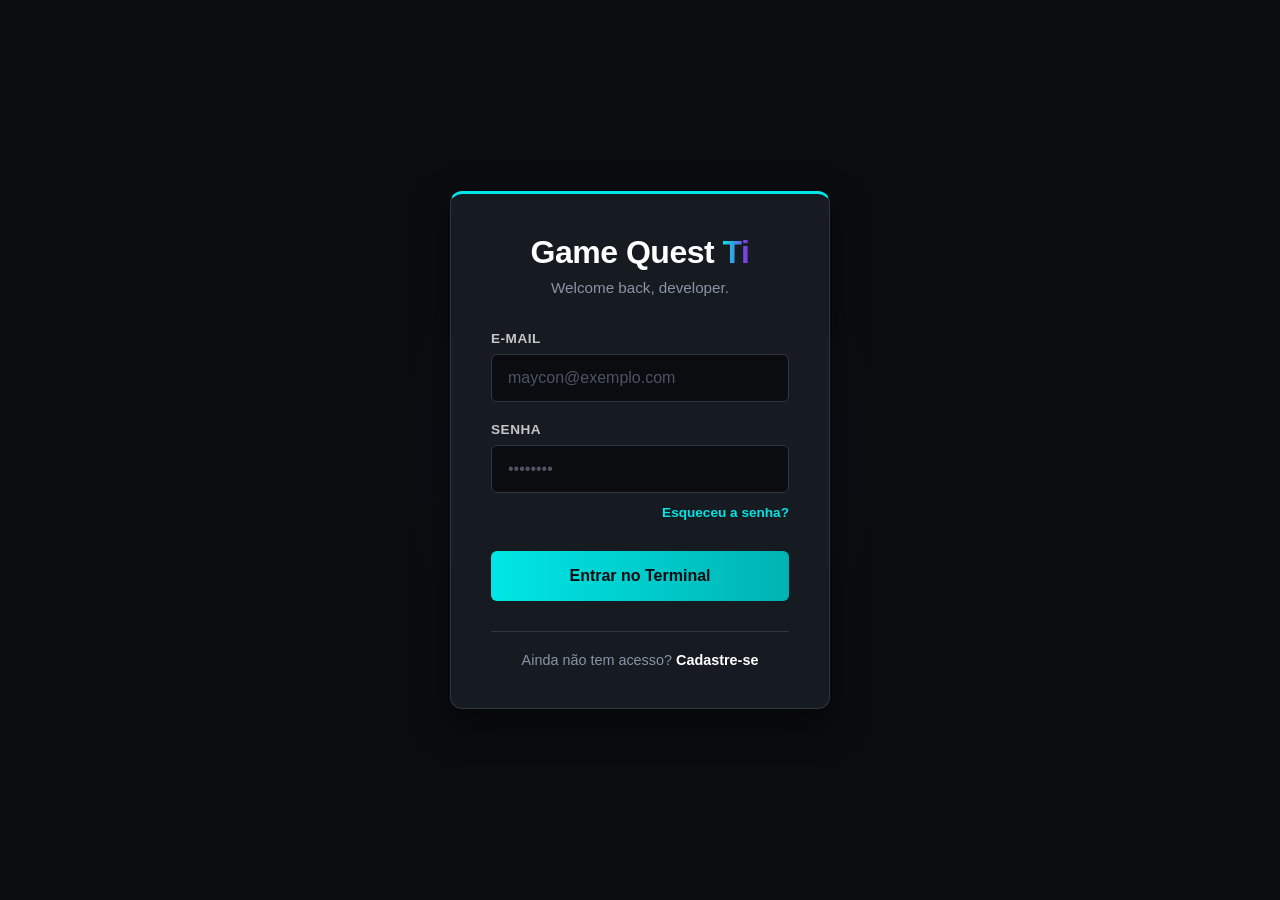
==== commit 67ee82e9: "Create index.html" ====
--- a/index.html
+++ b/index.html
@@ -3,251 +3,14 @@
 <head>
     <meta charset="UTF-8">
     <meta name="viewport" content="width=device-width, initial-scale=1.0">
-    <title>Nex_TI</title>
-    
-    <link rel="icon" type="image/svg+xml" href="data:image/svg+xml,<svg xmlns='http://www.w3.org/2000/svg' viewBox='0 0 24 24' fill='%2300e6e6'><path d='M9.4 16.6L4.8 12l4.6-4.6L8 6l-6 6 6 6 1.4-1.4zm5.2 0l4.6-4.6-4.6-4.6L16 6l6 6-6 6-1.4-1.4z'/></svg>">
-    
-    <link rel="preconnect" href="https://fonts.googleapis.com">
-    <link rel="preconnect" href="https://fonts.gstatic.com" crossorigin>
-    <link href="https://fonts.googleapis.com/css2?family=Fira+Code:wght@400;600&family=Inter:wght@400;500;700&display=swap" rel="stylesheet">
-    <link href="https://fonts.googleapis.com/css2?family=Material+Symbols+Outlined:opsz,wght,FILL,GRAD@24,400,0,0" rel="stylesheet" />
-    
-    <link rel="stylesheet" href="style.css?v=2">
+    <title>Nex_TI - Redirecionando...</title>
+    <meta http-equiv="refresh" content="0; url=login/login.html">
+    <script>
+        // Plano B caso a meta tag falhe
+        window.location.href = "login/login.html";
+    </script>
 </head>
-<body>
-
-    <header>
-        <div class="logo tech-font" onclick="window.scrollTo({top: 0, behavior: 'smooth'});" style="cursor: pointer;">
-            <span style="color: #fff;">Nex_</span><span class="tech-text">TI</span>
-        </div>
-        <div class="header-right">
-            <button class="btn-action tech-font flex-align" onclick="abrirModal('modalCriacao')">
-                <span class="material-symbols-outlined">add_box</span> Criar Carta
-            </button>
-            <div class="hamburger-menu">
-                <button class="hamburger-btn flex-align" onclick="toggleMenu()">
-                    <span class="material-symbols-outlined" style="font-size: 2rem;">menu</span>
-                </button>
-                <div class="dropdown-content" id="dropdownMenu">
-                    <div class="dropdown-header">
-                        <div class="avatar tech-font flex-align">
-                            <span class="material-symbols-outlined">terminal</span>
-                        </div>
-                        <div>
-                            <div style="color: #fff; font-weight: bold;" id="menu-user-name">Aluno</div>
-                            <div style="color: var(--alura-cyan); font-size: 0.8rem;" class="tech-font" id="menu-user-level">Rank: Pendente</div>
-                        </div>
-                    </div>
-                    <a class="dropdown-item flex-align" onclick="refazerDiagnostico()">
-                        <span class="material-symbols-outlined">radar</span> Refazer Diagnóstico
-                    </a>
-                    <a class="dropdown-item flex-align" onclick="mostrarProgresso()">
-                        <span class="material-symbols-outlined">monitoring</span> Minhas Estatísticas
-                    </a>
-                    <a class="dropdown-item danger flex-align" onclick="resetarProgresso()">
-                        <span class="material-symbols-outlined">warning</span> Formatar Sistema
-                    </a>
-                    <a class="dropdown-item flex-align" onclick="deslogar()">
-                        <span class="material-symbols-outlined">logout</span> Logout
-                    </a>
-                </div>
-            </div>
-        </div>
-    </header>
-
-    <div class="container">
-        
-        <div class="dashboard-header">
-            <div class="welcome-text">
-                <h1>Terminal | Usuário: <span class="tech-text" id="header-user-name">Aluno</span></h1>
-                <p>Status da missão ENADE: <span style="color: var(--alura-green);">Online</span></p>
-            </div>
-            <div class="xp-wrapper" style="display: flex; gap: 20px; align-items: center;">
-                <div style="display: flex; flex-direction: column; align-items: center;">
-                    <span class="xp-badge tech-font flex-align" id="xp-display" style="font-size: 1rem; padding: 8px 15px; margin: 0;">
-                        <span class="material-symbols-outlined" style="font-size: 1.2rem;">military_tech</span> 0 XP
-                    </span>
-                    <span style="font-size: 0.75rem; letter-spacing: 1.5px; margin-top: 6px; color: #8b92a5; font-weight: bold; text-transform: uppercase;">Nível</span>
-                </div>
-                <div style="display: flex; flex-direction: column; align-items: center;">
-                    <span class="xp-badge tech-font flex-align" id="coin-display" style="font-size: 1rem; padding: 8px 15px; margin: 0; border-color: #ffd700; color: #ffd700; background-color: rgba(255, 215, 0, 0.05);">
-                        <span class="material-symbols-outlined" style="font-size: 1.2rem;">toll</span> 0
-                    </span>
-                    <span style="font-size: 0.75rem; letter-spacing: 1.5px; margin-top: 6px; color: #8b92a5; font-weight: bold; text-transform: uppercase;">Coins</span>
-                </div>
-            </div>
-        </div>
-
-        <div class="main-content">
-            <div class="left-panel">
-                <div class="dia-header"><span style="color: var(--alura-green);" class="tech-font">[ Mod_01 ]</span> Fundamentos Algorítmicos<div class="dia-line"></div></div>
-                <div class="aula-item" id="menu-fase1" onclick="carregarAula('fase1', 'Lógica com Python', this)"><span class="icon-status material-symbols-outlined">check_circle</span><span class="aula-title">Fase 01: Lógica com Python</span><div style="display: flex; gap: 5px; margin-left: auto;"><span class="xp-badge tech-font">5xp</span><span class="xp-badge tech-font flex-align" style="border-color: #ffd700; color: #ffd700; background: rgba(255, 215, 0, 0.05);"><span class="material-symbols-outlined" style="font-size: 1rem;">toll</span> 10</span></div></div>
-                <div class="aula-item" id="menu-fase2" onclick="carregarAula('fase2', 'Matemática e Estatística', this)"><span class="icon-status material-symbols-outlined">play_circle</span><span class="aula-title">Fase 02: Matemática e Estatística</span><div style="display: flex; gap: 5px; margin-left: auto;"><span class="xp-badge tech-font">5xp</span><span class="xp-badge tech-font flex-align" style="border-color: #ffd700; color: #ffd700; background: rgba(255, 215, 0, 0.05);"><span class="material-symbols-outlined" style="font-size: 1rem;">toll</span> 10</span></div></div>
-                <div class="aula-item" id="menu-fase3" onclick="carregarAula('fase3', 'Infraestrutura e Tecnologia da Informação', this)"><span class="icon-status material-symbols-outlined">play_circle</span><span class="aula-title">Fase 03: Infraestrutura e Tecnologia</span><div style="display: flex; gap: 5px; margin-left: auto;"><span class="xp-badge tech-font">5xp</span><span class="xp-badge tech-font flex-align" style="border-color: #ffd700; color: #ffd700; background: rgba(255, 215, 0, 0.05);"><span class="material-symbols-outlined" style="font-size: 1rem;">toll</span> 10</span></div></div>
-                <div class="aula-item" id="menu-fase4" onclick="carregarAula('fase4', 'Cibersegurança e Proteção de Dados', this)"><span class="icon-status material-symbols-outlined">play_circle</span><span class="aula-title">Fase 04: Cibersegurança e Proteção de Dados</span><div style="display: flex; gap: 5px; margin-left: auto;"><span class="xp-badge tech-font">5xp</span><span class="xp-badge tech-font flex-align" style="border-color: #ffd700; color: #ffd700; background: rgba(255, 215, 0, 0.05);"><span class="material-symbols-outlined" style="font-size: 1rem;">toll</span> 10</span></div></div>
-                <div class="aula-item" id="menu-fase5" onclick="carregarAula('fase5', 'Ética e Humanidades', this)"><span class="icon-status material-symbols-outlined">play_circle</span><span class="aula-title">Fase 05: Ética e Humanidades</span><div style="display: flex; gap: 5px; margin-left: auto;"><span class="xp-badge tech-font">5xp</span><span class="xp-badge tech-font flex-align" style="border-color: #ffd700; color: #ffd700; background: rgba(255, 215, 0, 0.05);"><span class="material-symbols-outlined" style="font-size: 1rem;">toll</span> 10</span></div></div>
-                <div class="aula-item" id="menu-bonus1" onclick="tentarAbrirBonus('bonus1', 50, 'Curiosidades e Hackers', this)"><span class="icon-status material-symbols-outlined" id="icon-bonus1">lock</span><span class="aula-title" style="color: #ffd700;">[ BÔNUS ] Curiosidades e Hackers</span><div style="margin-left: auto;"><span class="xp-badge tech-font flex-align" id="price-bonus1" style="border-color: #ffd700; color: #ffd700; background: rgba(255, 215, 0, 0.05);"><span class="material-symbols-outlined" style="font-size: 1rem;">toll</span> 50</span></div></div>
-
-                <div class="dia-header"><span style="color: var(--alura-cyan);" class="tech-font">[ Mod_02 ]</span> Engenharia e Estruturas<div class="dia-line"></div></div>
-                <div class="aula-item" id="menu-fase6" onclick="carregarAula('fase6', 'Algoritmos em Python', this)"><span class="icon-status material-symbols-outlined">play_circle</span><span class="aula-title">Fase 06: Algoritmos em Python</span><div style="display: flex; gap: 5px; margin-left: auto;"><span class="xp-badge tech-font">10xp</span><span class="xp-badge tech-font flex-align" style="border-color: #ffd700; color: #ffd700; background: rgba(255, 215, 0, 0.05);"><span class="material-symbols-outlined" style="font-size: 1rem;">toll</span> 10</span></div></div>
-                <div class="aula-item" id="menu-fase7" onclick="carregarAula('fase7', 'Programação em C', this)"><span class="icon-status material-symbols-outlined">play_circle</span><span class="aula-title">Fase 07: Programação em C</span><div style="display: flex; gap: 5px; margin-left: auto;"><span class="xp-badge tech-font">10xp</span><span class="xp-badge tech-font flex-align" style="border-color: #ffd700; color: #ffd700; background: rgba(255, 215, 0, 0.05);"><span class="material-symbols-outlined" style="font-size: 1rem;">toll</span> 10</span></div></div>
-                <div class="aula-item" id="menu-fase8" onclick="carregarAula('fase8', 'Análise e Engenharia de Sistemas', this)"><span class="icon-status material-symbols-outlined">play_circle</span><span class="aula-title">Fase 08: Análise e Engenharia de Sistemas</span><div style="display: flex; gap: 5px; margin-left: auto;"><span class="xp-badge tech-font">10xp</span><span class="xp-badge tech-font flex-align" style="border-color: #ffd700; color: #ffd700; background: rgba(255, 215, 0, 0.05);"><span class="material-symbols-outlined" style="font-size: 1rem;">toll</span> 10</span></div></div>
-                <div class="aula-item" id="menu-fase9" onclick="carregarAula('fase9', 'Redes e Sistemas Distribuídos', this)"><span class="icon-status material-symbols-outlined">play_circle</span><span class="aula-title">Fase 09: Redes de Computadores</span><div style="display: flex; gap: 5px; margin-left: auto;"><span class="xp-badge tech-font">10xp</span><span class="xp-badge tech-font flex-align" style="border-color: #ffd700; color: #ffd700; background: rgba(255, 215, 0, 0.05);"><span class="material-symbols-outlined" style="font-size: 1rem;">toll</span> 10</span></div></div>
-                <div class="aula-item" id="menu-fase10" onclick="carregarAula('fase10', 'Inteligência Artificial', this)"><span class="icon-status material-symbols-outlined">play_circle</span><span class="aula-title">Fase 10: Inteligência Artificial</span><div style="display: flex; gap: 5px; margin-left: auto;"><span class="xp-badge tech-font">10xp</span><span class="xp-badge tech-font flex-align" style="border-color: #ffd700; color: #ffd700; background: rgba(255, 215, 0, 0.05);"><span class="material-symbols-outlined" style="font-size: 1rem;">toll</span> 10</span></div></div>
-                <div class="aula-item" id="menu-bonus2" onclick="tentarAbrirBonus('bonus2', 50, 'História e Cultura da Tecnologia', this)"><span class="icon-status material-symbols-outlined" id="icon-bonus2">lock</span><span class="aula-title" style="color: #ffd700;">[ BÔNUS ] História e Cultura da Tecnologia</span><div style="margin-left: auto;"><span class="xp-badge tech-font flex-align" id="price-bonus2" style="border-color: #ffd700; color: #ffd700; background: rgba(255, 215, 0, 0.05);"><span class="material-symbols-outlined" style="font-size: 1rem;">toll</span> 50</span></div></div>
-
-                <div class="dia-header"><span style="color: #8a2be2;" class="tech-font">[ Mod_03 ]</span> Desenvolvimento Profissional<div class="dia-line" style="background: linear-gradient(90deg, #8a2be2, transparent);"></div></div>
-                <div class="aula-item" id="menu-fase11" onclick="carregarAula('fase11', 'Banco de Dados e NoSQL', this)"><span class="icon-status material-symbols-outlined">play_circle</span><span class="aula-title">Fase 11: Banco de Dados</span><div style="display: flex; gap: 5px; margin-left: auto;"><span class="xp-badge tech-font">15xp</span><span class="xp-badge tech-font flex-align" style="border-color: #ffd700; color: #ffd700; background: rgba(255, 215, 0, 0.05);"><span class="material-symbols-outlined" style="font-size: 1rem;">toll</span> 10</span></div></div>
-                <div class="aula-item" id="menu-fase12" onclick="carregarAula('fase12', 'Programação Orientada a Objetos com C#', this)"><span class="icon-status material-symbols-outlined">play_circle</span><span class="aula-title">Fase 12: Programação Orientada a Objetos</span><div style="display: flex; gap: 5px; margin-left: auto;"><span class="xp-badge tech-font">15xp</span><span class="xp-badge tech-font flex-align" style="border-color: #ffd700; color: #ffd700; background: rgba(255, 215, 0, 0.05);"><span class="material-symbols-outlined" style="font-size: 1rem;">toll</span> 10</span></div></div>
-                <div class="aula-item" id="menu-fase13" onclick="carregarAula('fase13', 'Web Responsivo e UX/UI Design', this)"><span class="icon-status material-symbols-outlined">play_circle</span><span class="aula-title">Fase 13: Web Responsivo e UX/UI Design</span><div style="display: flex; gap: 5px; margin-left: auto;"><span class="xp-badge tech-font">15xp</span><span class="xp-badge tech-font flex-align" style="border-color: #ffd700; color: #ffd700; background: rgba(255, 215, 0, 0.05);"><span class="material-symbols-outlined" style="font-size: 1rem;">toll</span> 10</span></div></div>
-                <div class="aula-item" id="menu-fase14" onclick="carregarAula('fase14', 'Aprendizado de Máquina (Machine Learning)', this)"><span class="icon-status material-symbols-outlined">play_circle</span><span class="aula-title">Fase 14: Machine Learning</span><div style="display: flex; gap: 5px; margin-left: auto;"><span class="xp-badge tech-font">15xp</span><span class="xp-badge tech-font flex-align" style="border-color: #ffd700; color: #ffd700; background: rgba(255, 215, 0, 0.05);"><span class="material-symbols-outlined" style="font-size: 1rem;">toll</span> 10</span></div></div>
-                <div class="aula-item" id="menu-fase15" onclick="carregarAula('fase15', 'Engenharia de Software Ágil', this)"><span class="icon-status material-symbols-outlined">play_circle</span><span class="aula-title">Fase 15: Engenharia de Software Ágil</span><div style="display: flex; gap: 5px; margin-left: auto;"><span class="xp-badge tech-font">15xp</span><span class="xp-badge tech-font flex-align" style="border-color: #ffd700; color: #ffd700; background: rgba(255, 215, 0, 0.05);"><span class="material-symbols-outlined" style="font-size: 1rem;">toll</span> 10</span></div></div>
-                <div class="aula-item" id="menu-bonus3" onclick="tentarAbrirBonus('bonus3', 50, 'Carreira e Mercado', this)"><span class="icon-status material-symbols-outlined" id="icon-bonus3">lock</span><span class="aula-title" style="color: #ffd700;">[ BÔNUS ] Carreira e Mercado</span><div style="margin-left: auto;"><span class="xp-badge tech-font flex-align" id="price-bonus3" style="border-color: #ffd700; color: #ffd700; background: rgba(255, 215, 0, 0.05);"><span class="material-symbols-outlined" style="font-size: 1rem;">toll</span> 50</span></div></div>
-
-                <div class="dia-header"><span style="color: #ffd700;" class="tech-font">[ Mod_04 ]</span> Tecnologias Avançadas<div class="dia-line" style="background: linear-gradient(90deg, #ffd700, transparent);"></div></div>
-                <div class="aula-item" id="menu-fase16" onclick="carregarAula('fase16', 'Web e Aplicativos com .NET', this)"><span class="icon-status material-symbols-outlined">play_circle</span><span class="aula-title">Fase 16: Web e Aplicativos .NET</span><div style="display: flex; gap: 5px; margin-left: auto;"><span class="xp-badge tech-font">20xp</span><span class="xp-badge tech-font flex-align" style="border-color: #ffd700; color: #ffd700; background: rgba(255, 215, 0, 0.05);"><span class="material-symbols-outlined" style="font-size: 1rem;">toll</span> 10</span></div></div>
-                <div class="aula-item" id="menu-fase17" onclick="carregarAula('fase17', 'Desenvolvimento Mobile', this)"><span class="icon-status material-symbols-outlined">play_circle</span><span class="aula-title">Fase 17: Desenvolvimento Mobile</span><div style="display: flex; gap: 5px; margin-left: auto;"><span class="xp-badge tech-font">20xp</span><span class="xp-badge tech-font flex-align" style="border-color: #ffd700; color: #ffd700; background: rgba(255, 215, 0, 0.05);"><span class="material-symbols-outlined" style="font-size: 1rem;">toll</span> 10</span></div></div>
-                <div class="aula-item" id="menu-fase18" onclick="carregarAula('fase18', 'Programação de Banco de Dados', this)"><span class="icon-status material-symbols-outlined">play_circle</span><span class="aula-title">Fase 18: Programação de Banco de Dados</span><div style="display: flex; gap: 5px; margin-left: auto;"><span class="xp-badge tech-font">20xp</span><span class="xp-badge tech-font flex-align" style="border-color: #ffd700; color: #ffd700; background: rgba(255, 215, 0, 0.05);"><span class="material-symbols-outlined" style="font-size: 1rem;">toll</span> 10</span></div></div>
-                <div class="aula-item" id="menu-fase19" onclick="carregarAula('fase19', 'Cloud Computing e DevOps', this)"><span class="icon-status material-symbols-outlined">play_circle</span><span class="aula-title">Fase 19: Cloud Computing e DevOps</span><div style="display: flex; gap: 5px; margin-left: auto;"><span class="xp-badge tech-font">20xp</span><span class="xp-badge tech-font flex-align" style="border-color: #ffd700; color: #ffd700; background: rgba(255, 215, 0, 0.05);"><span class="material-symbols-outlined" style="font-size: 1rem;">toll</span> 10</span></div></div>
-                <div class="aula-item" id="menu-fase20" onclick="carregarAula('fase20', 'Empreendedorismo em Tecnologia', this)"><span class="icon-status material-symbols-outlined">play_circle</span><span class="aula-title">Fase 20: Empreendedorismo em Tecnologia</span><div style="display: flex; gap: 5px; margin-left: auto;"><span class="xp-badge tech-font">20xp</span><span class="xp-badge tech-font flex-align" style="border-color: #ffd700; color: #ffd700; background: rgba(255, 215, 0, 0.05);"><span class="material-symbols-outlined" style="font-size: 1rem;">toll</span> 10</span></div></div>
-                <div class="aula-item" id="menu-bonus4" onclick="tentarAbrirBonus('bonus4', 50, 'Mercado das Startups', this)"><span class="icon-status material-symbols-outlined" id="icon-bonus4">lock</span><span class="aula-title" style="color: #ffd700;">[ BÔNUS ] Mercado das Startups</span><div style="margin-left: auto;"><span class="xp-badge tech-font flex-align" id="price-bonus4" style="border-color: #ffd700; color: #ffd700; background: rgba(255, 215, 0, 0.05);"><span class="material-symbols-outlined" style="font-size: 1rem;">toll</span> 50</span></div></div>
-
-                <div class="dia-header" style="margin-top: 35px;"><span style="color: #ff4500;" class="tech-font">[ Mod_05 ]</span> Preparatório ENADE<div class="dia-line" style="background: linear-gradient(90deg, #ff4500, transparent);"></div></div>
-                <div class="aula-item" id="menu-fase21" onclick="carregarAula('fase21', 'ENADE: Conhecimentos Gerais e Negócios', this)">
-                    <span class="icon-status material-symbols-outlined">play_circle</span><span class="aula-title">Fase 21: ENADE Conhecimentos Gerais</span>
-                    <div style="display: flex; gap: 5px; margin-left: auto;"><span class="xp-badge tech-font" style="border-color: #ff4500; color: #ff4500;">30xp</span><span class="xp-badge tech-font flex-align" style="border-color: #ffd700; color: #ffd700; background: rgba(255, 215, 0, 0.05);"><span class="material-symbols-outlined" style="font-size: 1rem;">toll</span> 70</span></div>
-                </div>
-                <div class="aula-item" id="menu-fase22" onclick="carregarAula('fase22', 'ENADE: Específicos de Análise e Desenvolvimento de Sistemas', this)">
-                    <span class="icon-status material-symbols-outlined">play_circle</span><span class="aula-title">Fase 22: ENADE Análise e Desenvolvimento de Sistemas</span>
-                    <div style="display: flex; gap: 5px; margin-left: auto;"><span class="xp-badge tech-font" style="border-color: #ff4500; color: #ff4500;">30xp</span><span class="xp-badge tech-font flex-align" style="border-color: #ffd700; color: #ffd700; background: rgba(255, 215, 0, 0.05);"><span class="material-symbols-outlined" style="font-size: 1rem;">toll</span> 70</span></div>
-                </div>
-
-            </div> 
-            
-            <div id="right-panel">
-                <div class="painel-header">
-                    <div id="titulo-aula">Running Script...</div>
-                    <div id="contador-cartas" class="tech-font">Item 1/X</div>
-                </div>
-
-                <div class="card-container" onclick="virarCarta()">
-                    <div class="card-inner" id="meuCard">
-                        <div class="carta-frente">
-                            <div class="carta-texto" id="texto-frente">Texto Frente</div>
-                            <div class="carta-dica tech-font" id="dica-frente">Aperte [ESPAÇO] para debugar</div>
-                        </div>
-                        <div class="carta-verso">
-                            <div class="carta-texto" id="texto-verso">Texto Verso</div>
-                            <div class="carta-dica tech-font" id="dica-verso">Dica extra aqui</div>
-                        </div>
-                    </div>
-                </div>
-
-                <div class="game-controls" id="botoes-jogo">
-                    <button class="btn-jogo btn-erro tech-font flex-align-center" onclick="processarResposta('errei')">
-                        <span class="material-symbols-outlined" style="margin-right:5px;">close</span> ERRO
-                    </button>
-                    <button class="btn-jogo btn-acerto tech-font flex-align-center" onclick="processarResposta('acertei')">
-                        <span class="material-symbols-outlined" style="margin-right:5px;">check</span> SUCESSO
-                    </button>
-                </div>
-                
-                <button class="btn-action btn-proxima tech-font flex-align-center" id="botao-proxima" style="display: none;" onclick="irParaProximaAula()">
-                    <span class="material-symbols-outlined" style="margin-right:5px;">keyboard_double_arrow_right</span> CONCLUIR_ROTINA()
-                </button>
-            </div>
-        </div> 
-    </div>
-
-    <div class="modal-overlay" id="modalCriacao">
-        <div class="modal-content">
-            <div class="modal-header">
-                <h2 class="flex-align"><span class="material-symbols-outlined" style="margin-right:10px;">add_box</span> Criar Flashcard</h2>
-                <button class="btn-close flex-align" onclick="fecharModal('modalCriacao')"><span class="material-symbols-outlined">close</span></button>
-            </div>
-            <div class="modal-body">
-                <div class="input-group">
-                    <label>Disciplina de Destino</label>
-                    <select id="nova-fase" style="cursor: pointer;">
-                        <option value="fase1">Fase 01: Lógica com Python</option>
-                        <option value="fase2">Fase 02: Matemática e Estatística</option>
-                        <option value="fase3">Fase 03: Infraestrutura e Tecnologia</option>
-                        <option value="fase4">Fase 04: Cibersegurança e Proteção de Dados</option>
-                        <option value="fase5">Fase 05: Ética e Humanidades</option>
-                        <option value="bonus1">BÔNUS 1: Curiosidades e Hackers</option>
-                        <option value="fase6">Fase 06: Algoritmos em Python</option>
-                        <option value="fase7">Fase 07: Programação em C</option>
-                        <option value="fase8">Fase 08: Análise e Engenharia de Sistemas</option>
-                        <option value="fase9">Fase 09: Redes de Computadores</option>
-                        <option value="fase10">Fase 10: Inteligência Artificial</option>
-                        <option value="bonus2">BÔNUS 2: História e Cultura da Tecnologia</option>
-                        <option value="fase11">Fase 11: Banco de Dados</option>
-                        <option value="fase12">Fase 12: Programação Orientada a Objetos com C#</option>
-                        <option value="fase13">Fase 13: Web Responsivo e UX/UI Design</option>
-                        <option value="fase14">Fase 14: Machine Learning</option>
-                        <option value="fase15">Fase 15: Engenharia de Software Ágil</option>
-                        <option value="bonus3">BÔNUS 3: Carreira e Mercado</option>
-                        <option value="fase16">Fase 16: Web e Aplicativos .NET</option>
-                        <option value="fase17">Fase 17: Desenvolvimento Mobile</option>
-                        <option value="fase18">Fase 18: Programação de Banco de Dados</option>
-                        <option value="fase19">Fase 19: Cloud Computing e DevOps</option>
-                        <option value="fase20">Fase 20: Empreendedorismo em Tecnologia</option>
-                        <option value="bonus4">BÔNUS 4: Mercado das Startups</option>
-                        <option value="fase21">Fase 21: ENADE Conhecimentos Gerais</option>
-                        <option value="fase22">Fase 22: ENADE Análise e Desenvolvimento de Sistemas</option>
-                    </select>
-                </div>
-                <div class="input-group">
-                    <label>Frente da Carta (Pergunta/Termo)</label>
-                    <textarea id="nova-frente" rows="2" placeholder="Ex: O que é..."></textarea>
-                </div>
-                <div class="input-group">
-                    <label>Verso da Carta (Resposta/Explicação)</label>
-                    <textarea id="nova-verso" rows="3" placeholder="Ex: É um sistema..."></textarea>
-                </div>
-                <div class="input-group">
-                    <label>Dica (Opcional)</label>
-                    <input type="text" id="nova-dica" placeholder="Ex: Lembre-se da regra X">
-                </div>
-                <button class="btn-action btn-right tech-font flex-align" onclick="salvarFlashcard()">
-                    <span class="material-symbols-outlined" style="margin-right: 5px;">save</span> Salvar_Dado()
-                </button>
-            </div>
-        </div>
-    </div>
-
-    <div class="modal-overlay" id="modalProgresso">
-        <div class="modal-content">
-            <div class="modal-header">
-                <h2 class="flex-align"><span class="material-symbols-outlined" style="margin-right:10px;">monitoring</span> Seu Histórico Acadêmico</h2>
-                <button class="btn-close flex-align" onclick="fecharModal('modalProgresso')"><span class="material-symbols-outlined">close</span></button>
-            </div>
-            <div class="modal-body" id="progresso-body">
-            </div>
-        </div>
-    </div>
-
-    <div class="modal-overlay" id="modalNivelamento" style="background: rgba(0,0,0,0.95);">
-        <div class="modal-content" style="max-width: 600px; border-color: var(--alura-cyan);">
-            <div class="modal-header" style="border-bottom-color: var(--alura-cyan);">
-                <h2 style="color: var(--alura-cyan);" class="flex-align"><span class="material-symbols-outlined" style="margin-right:10px;">radar</span> Executar Diagnóstico</h2>
-            </div>
-            <div class="modal-body" id="nivelamento-body">
-                <p style="color: #c5c6c7; font-size: 1.1rem; margin-bottom: 20px;">
-                    Iniciando protocolo de avaliação. Para calibrarmos sua árvore de habilidades, responda às 10 questões técnicas abaixo.
-                </p>
-                <button class="btn-action btn-right tech-font flex-align-center" style="width: 100%; padding: 15px; justify-content: center;" onclick="iniciarQuizNivelamento()">
-                    <span class="material-symbols-outlined" style="margin-right:5px;">play_arrow</span> START_SCAN()
-                </button>
-            </div>
-        </div>
-    </div>
-
-    <button id="btn-voltar-topo" class="btn-action flex-align-center" onclick="window.scrollTo({top: 0, behavior: 'smooth'});">
-        <span class="material-symbols-outlined" style="font-size: 1.8rem;">keyboard_arrow_up</span>
-    </button>
-
-    <script src="data.js"></script>
-    <script src="app.js"></script>
+<body style="background-color: #0b0c10; color: #00e6e6; font-family: monospace; display: flex; justify-content: center; align-items: center; height: 100vh; margin: 0;">
+    <h2>Inicializando Nex_TI...</h2>
 </body>
 </html>
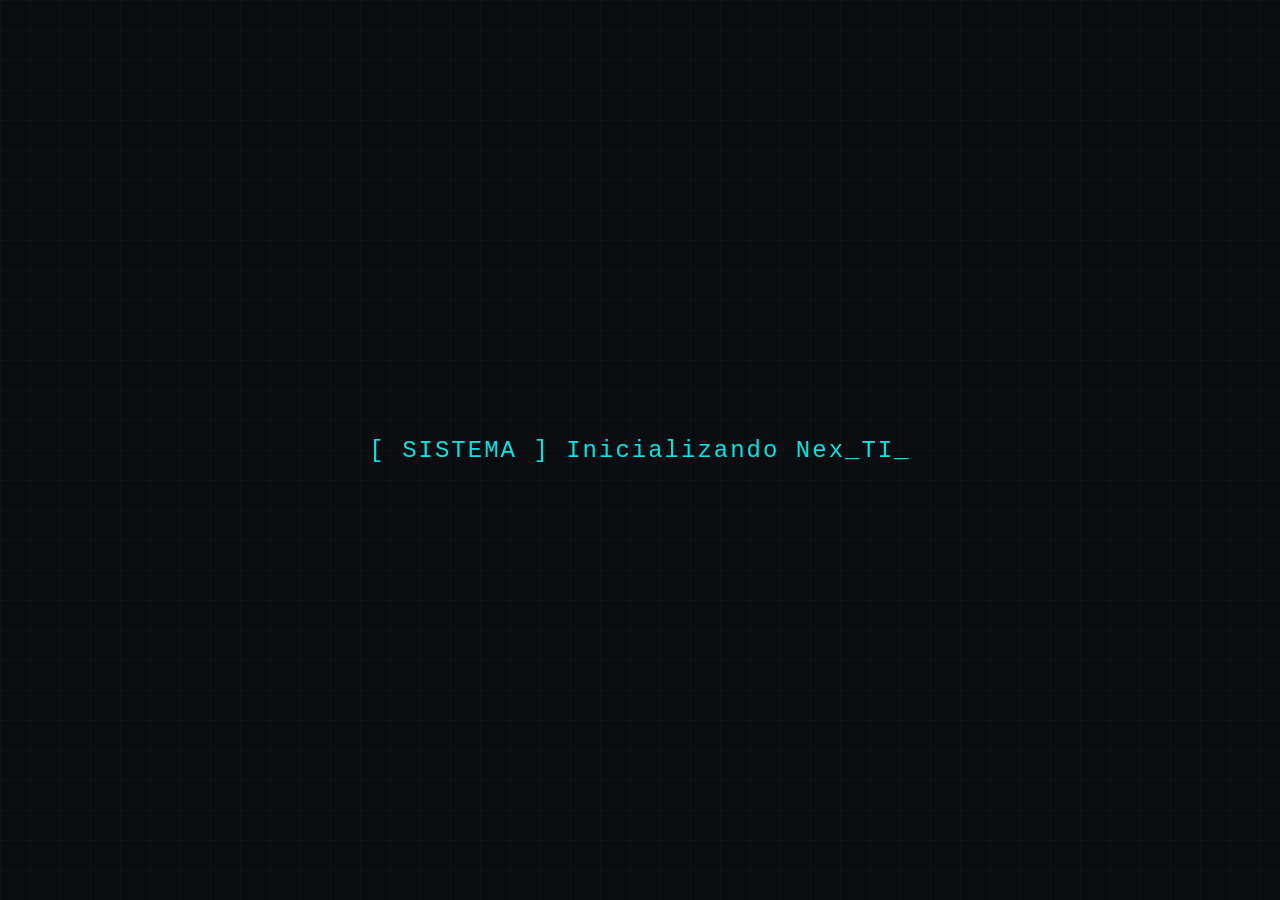
==== commit c9d61886: "Update index.html" ====
--- a/index.html
+++ b/index.html
@@ -3,14 +3,47 @@
 <head>
     <meta charset="UTF-8">
     <meta name="viewport" content="width=device-width, initial-scale=1.0">
-    <title>Nex_TI - Redirecionando...</title>
-    <meta http-equiv="refresh" content="0; url=login/login.html">
+    <title>Nex_TI - Iniciando Sistema...</title>
+    
+    <meta http-equiv="refresh" content="3; url=login/login.html">
+    
     <script>
-        // Plano B caso a meta tag falhe
-        window.location.href = "login/login.html";
+        // O JavaScript também aguarda 4000 milissegundos (4 segundos) antes de redirecionar
+        setTimeout(function() {
+            window.location.href = "login/login.html";
+        }, 4000);
     </script>
+
+    <style>
+        body {
+            background-color: #0b0c10; 
+            color: #00e6e6; 
+            font-family: 'Courier New', Courier, monospace; 
+            display: flex; 
+            justify-content: center; 
+            align-items: center; 
+            height: 100vh; 
+            margin: 0; 
+            flex-direction: column;
+            /* A mágica do fundo quadriculado acontece aqui: */
+            background-image: 
+                linear-gradient(rgba(0, 230, 230, 0.03) 1px, transparent 1px), 
+                linear-gradient(90deg, rgba(0, 230, 230, 0.03) 1px, transparent 1px);
+            background-size: 30px 30px;
+        }
+
+        @keyframes blink {
+            0% { opacity: 1; }
+            50% { opacity: 0; }
+            100% { opacity: 1; }
+        }
+    </style>
 </head>
-<body style="background-color: #0b0c10; color: #00e6e6; font-family: monospace; display: flex; justify-content: center; align-items: center; height: 100vh; margin: 0;">
-    <h2>Inicializando Nex_TI...</h2>
+<body>
+    
+    <h2 style="font-weight: normal; letter-spacing: 2px;">
+        [ SISTEMA ] Inicializando Nex_TI<span style="animation: blink 1s infinite;">_</span>
+    </h2>
+
 </body>
 </html>
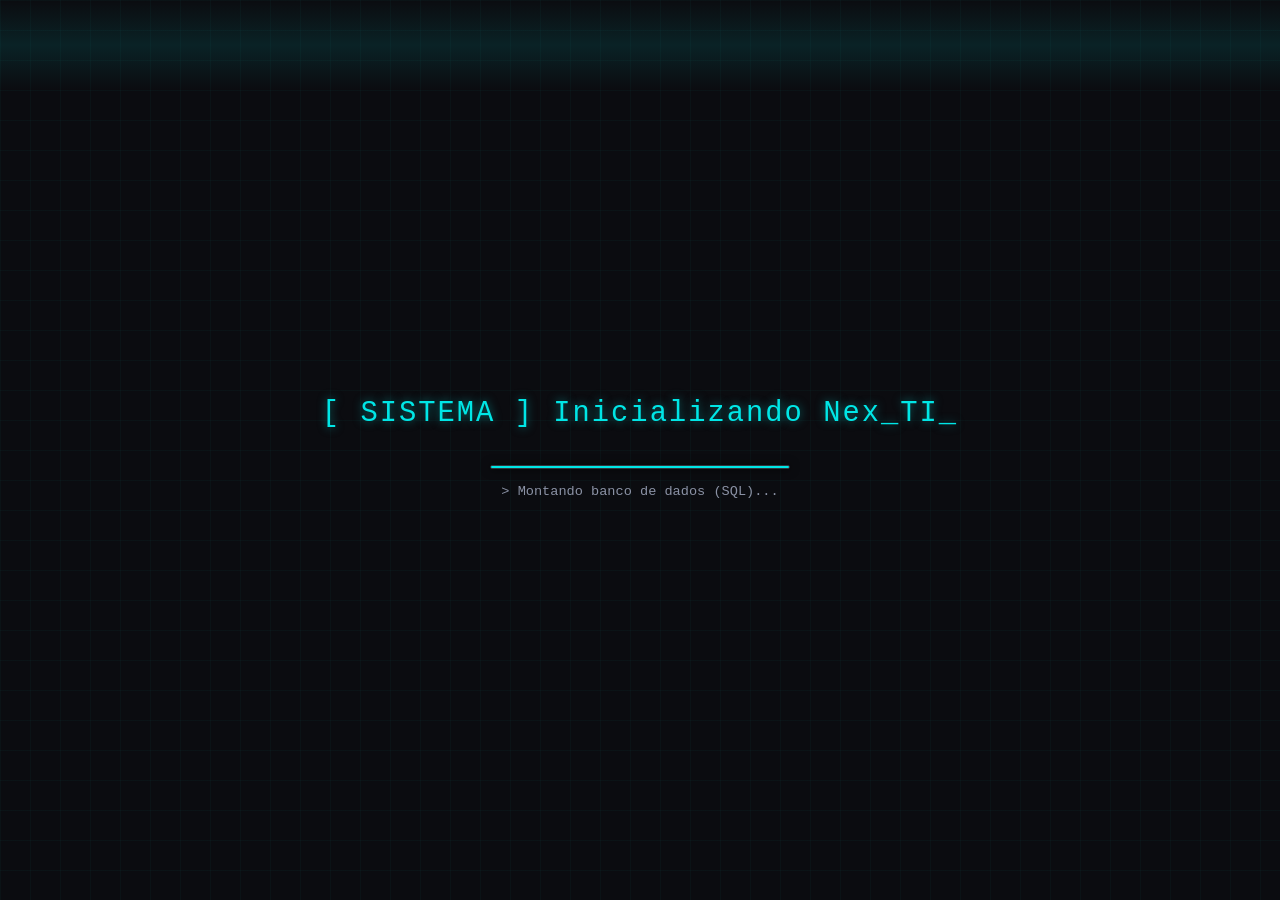
==== commit 6bc7f083: "Merge branch 'Flashcards_TI'" ====
--- a/index.html
+++ b/index.html
@@ -5,45 +5,197 @@
     <meta name="viewport" content="width=device-width, initial-scale=1.0">
     <title>Nex_TI - Iniciando Sistema...</title>
     
-    <meta http-equiv="refresh" content="3; url=login/login.html">
+    <style>
+        /* Reset e organização do CSS */
+        * {
+            margin: 0;
+            padding: 0;
+            box-sizing: border-box;
+        }
+
+        body {
+            background-color: #0b0c10; 
+            color: #00e6e6; 
+            font-family: 'Fira Code', 'Courier New', Courier, monospace; 
+            
+            /* Uso de Flexbox para alinhamento */
+            display: flex; 
+            flex-direction: column;
+            justify-content: center; 
+            align-items: center; 
+            height: 100vh; 
+            
+            /* Fundo quadriculado (Matriz) */
+            background-image: 
+                linear-gradient(rgba(0, 230, 230, 0.03) 1px, transparent 1px), 
+                linear-gradient(90deg, rgba(0, 230, 230, 0.03) 1px, transparent 1px);
+            background-size: 30px 30px;
+            text-align: center;
+            overflow: hidden;
+            position: relative;
+        }
+
+        /* Efeito de Scanline (linha a escanear o ecrã) */
+        body::after {
+            content: "";
+            position: absolute;
+            top: 0;
+            left: 0;
+            width: 100vw;
+            height: 10vh;
+            background: linear-gradient(to bottom, rgba(0,230,230,0), rgba(0,230,230,0.1), rgba(0,230,230,0));
+            animation: scanline 3s linear infinite;
+            pointer-events: none;
+        }
+
+        @keyframes scanline {
+            0% { transform: translateY(-10vh); }
+            100% { transform: translateY(110vh); }
+        }
+
+        .splash-container {
+            display: flex;
+            flex-direction: column;
+            align-items: center;
+            padding: 20px;
+            z-index: 10;
+        }
+
+        .splash-text {
+            font-weight: normal; 
+            letter-spacing: 2px;
+            font-size: 1.8rem;
+            margin-bottom: 20px;
+            text-shadow: 0 0 10px rgba(0, 230, 230, 0.5);
+        }
+
+        .cursor {
+            animation: blink 1s infinite;
+        }
+
+        /* Barra de progresso Tecnológica */
+        .progress-bar-container {
+            width: 300px;
+            height: 4px;
+            background-color: #161b22;
+            border: 1px solid #30363d;
+            border-radius: 2px;
+            margin-top: 15px;
+            position: relative;
+            overflow: hidden;
+            box-shadow: 0 0 10px rgba(0, 0, 0, 0.8);
+        }
+
+        .progress-bar {
+            height: 100%;
+            width: 0%;
+            background-color: #00e6e6;
+            box-shadow: 0 0 10px #00e6e6;
+            /* A animação dura 3.5s para terminar um pouco antes do redirecionamento */
+            animation: carregar 3.5s cubic-bezier(0.1, 0.8, 0.3, 1) forwards;
+        }
+
+        .status-text {
+            margin-top: 15px;
+            font-size: 0.85rem;
+            color: #8b92a5;
+            height: 20px;
+        }
+
+        /* WAI-ARIA Screen Reader Only (Oculto visualmente, lido pelo sistema) */
+        .sr-only {
+            position: absolute; width: 1px; height: 1px; padding: 0; margin: -1px; overflow: hidden; clip: rect(0, 0, 0, 0); white-space: nowrap; border-width: 0;
+        }
+
+        @keyframes blink {
+            0%, 100% { opacity: 1; }
+            50% { opacity: 0; }
+        }
+
+        /* Animação com pausas para simular carregamento real */
+        @keyframes carregar {
+            0% { width: 0%; }
+            20% { width: 15%; }
+            40% { width: 40%; }
+            60% { width: 45%; }
+            80% { width: 80%; }
+            100% { width: 100%; }
+        }
+
+        /* Glitch na inicialização do título */
+        .glitch {
+            animation: glitch-anim 0.3s 3 alternate;
+        }
+
+        @keyframes glitch-anim {
+            0% { transform: translate(0) }
+            20% { transform: translate(-2px, 2px) }
+            40% { transform: translate(-2px, -2px) }
+            60% { transform: translate(2px, 2px) }
+            80% { transform: translate(2px, -2px) }
+            100% { transform: translate(0) }
+        }
+
+        /* Media Queries para Responsividade Mobile */
+        @media screen and (max-width: 600px) {
+            .splash-text { font-size: 1.2rem; }
+            .progress-bar-container { width: 250px; }
+            body { background-size: 20px 20px; }
+        }
+    </style>
+</head>
+<body>
     
+    <main role="main" aria-label="Ecrã de inicialização do sistema">
+        
+        <section class="splash-container" aria-live="polite" aria-atomic="true">
+            
+            <h1 class="splash-text glitch" id="title-text">
+                [ SISTEMA ] Inicializando Nex_TI<span class="cursor" aria-hidden="true">_</span>
+            </h1>
+            
+            <div class="progress-bar-container" aria-hidden="true">
+                <div class="progress-bar"></div>
+            </div>
+
+            <div class="status-text" id="status-log" aria-hidden="true">
+                > Estabelecendo conexão...
+            </div>
+            
+            <p class="sr-only">Aguarde. O sistema está a carregar módulos e irá redirecionar para o ecrã de autenticação em instantes.</p>
+
+        </section>
+        
+    </main>
+
     <script>
-        // O JavaScript também aguarda 4000 milissegundos (4 segundos) antes de redirecionar
+        // Simulador de logs de terminal (Heurística de Visibilidade do Estado do Sistema)
+        const logs = [
+            "> Estabelecendo conexão...",
+            "> Carregando módulos de segurança...",
+            "> Montando banco de dados (SQL)...",
+            "> Injetando dependências POO...",
+            "> Verificando heurísticas de UI...",
+            "> Autenticação pronta. Redirecionando..."
+        ];
+        
+        const logElement = document.getElementById('status-log');
+        let step = 0;
+
+        // Muda o texto do log a cada 600ms
+        const interval = setInterval(() => {
+            step++;
+            if(step < logs.length) {
+                logElement.innerText = logs[step];
+            } else {
+                clearInterval(interval);
+            }
+        }, 600);
+
+        // Redireciona após 4 segundos exatos (quando a barra enche e o log acaba)
         setTimeout(function() {
             window.location.href = "login/login.html";
         }, 4000);
     </script>
-
-    <style>
-        body {
-            background-color: #0b0c10; 
-            color: #00e6e6; 
-            font-family: 'Courier New', Courier, monospace; 
-            display: flex; 
-            justify-content: center; 
-            align-items: center; 
-            height: 100vh; 
-            margin: 0; 
-            flex-direction: column;
-            /* A mágica do fundo quadriculado acontece aqui: */
-            background-image: 
-                linear-gradient(rgba(0, 230, 230, 0.03) 1px, transparent 1px), 
-                linear-gradient(90deg, rgba(0, 230, 230, 0.03) 1px, transparent 1px);
-            background-size: 30px 30px;
-        }
-
-        @keyframes blink {
-            0% { opacity: 1; }
-            50% { opacity: 0; }
-            100% { opacity: 1; }
-        }
-    </style>
-</head>
-<body>
-    
-    <h2 style="font-weight: normal; letter-spacing: 2px;">
-        [ SISTEMA ] Inicializando Nex_TI<span style="animation: blink 1s infinite;">_</span>
-    </h2>
-
 </body>
 </html>
